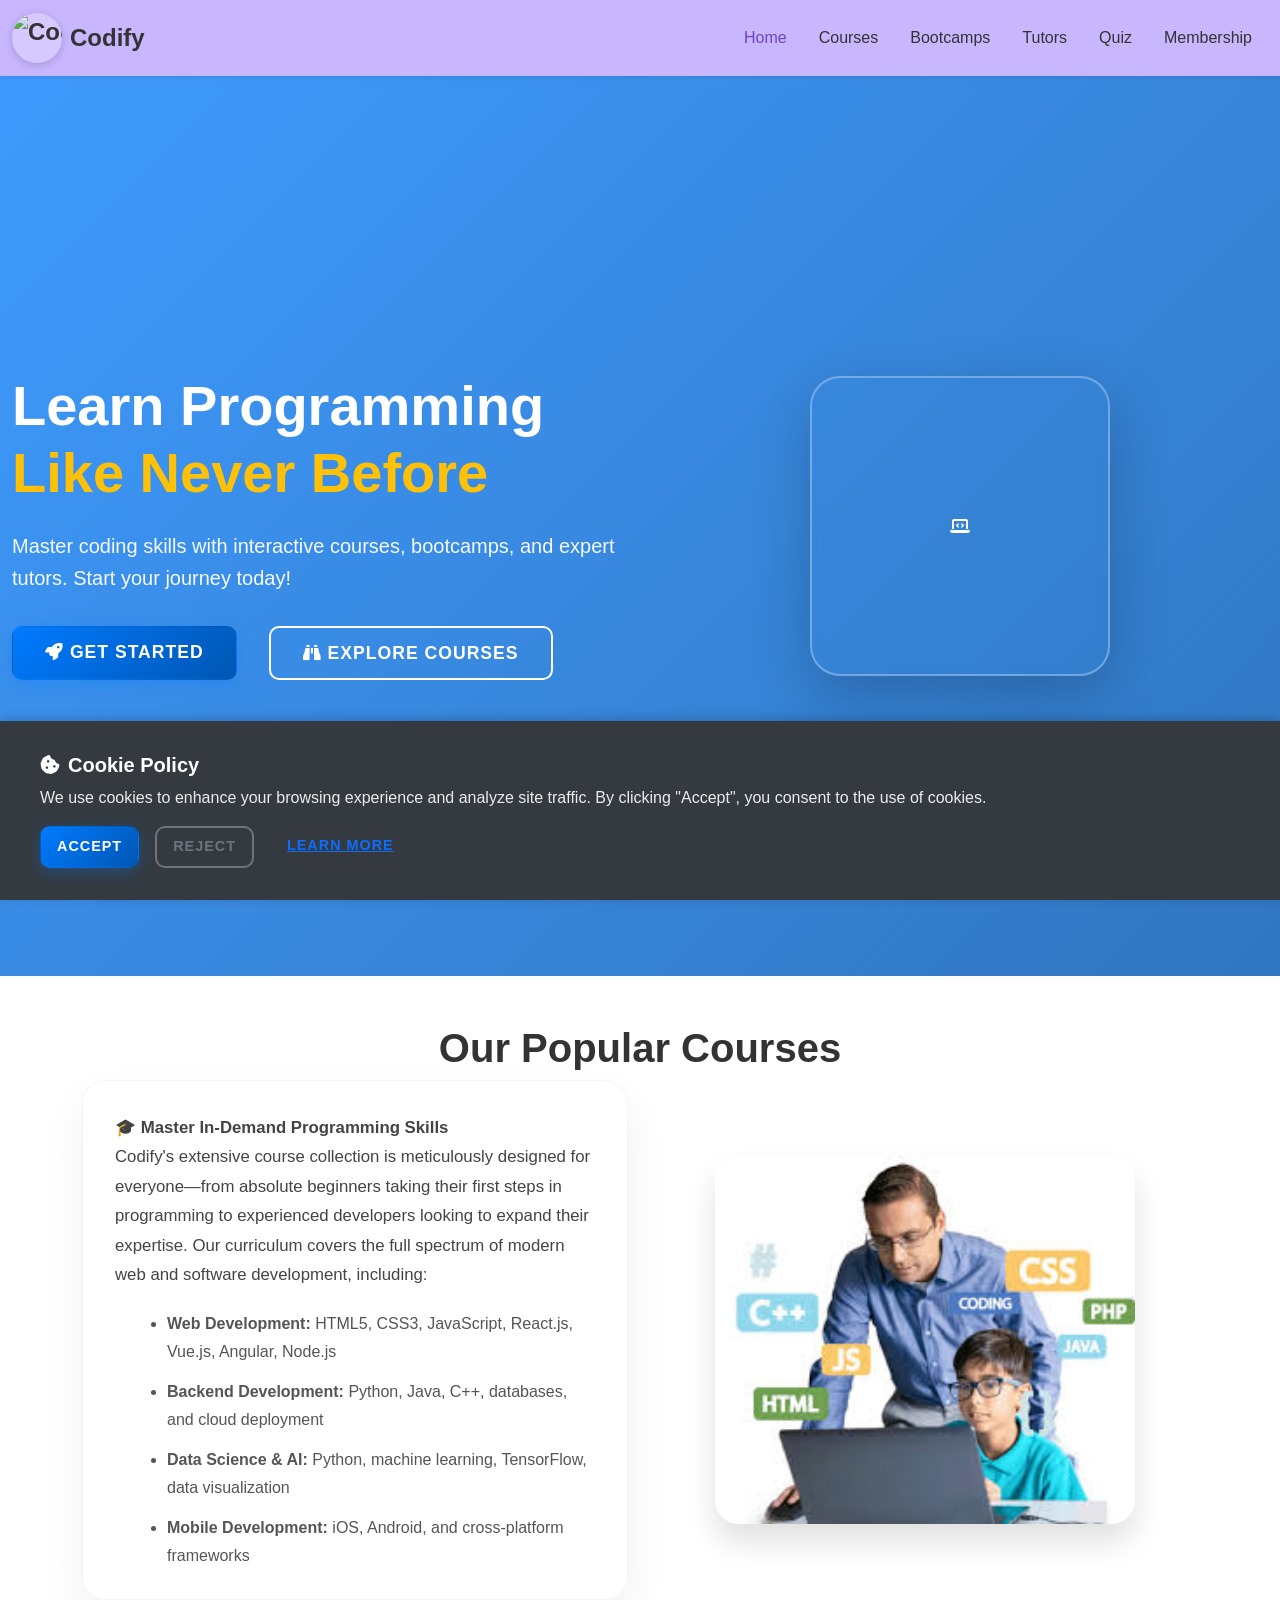
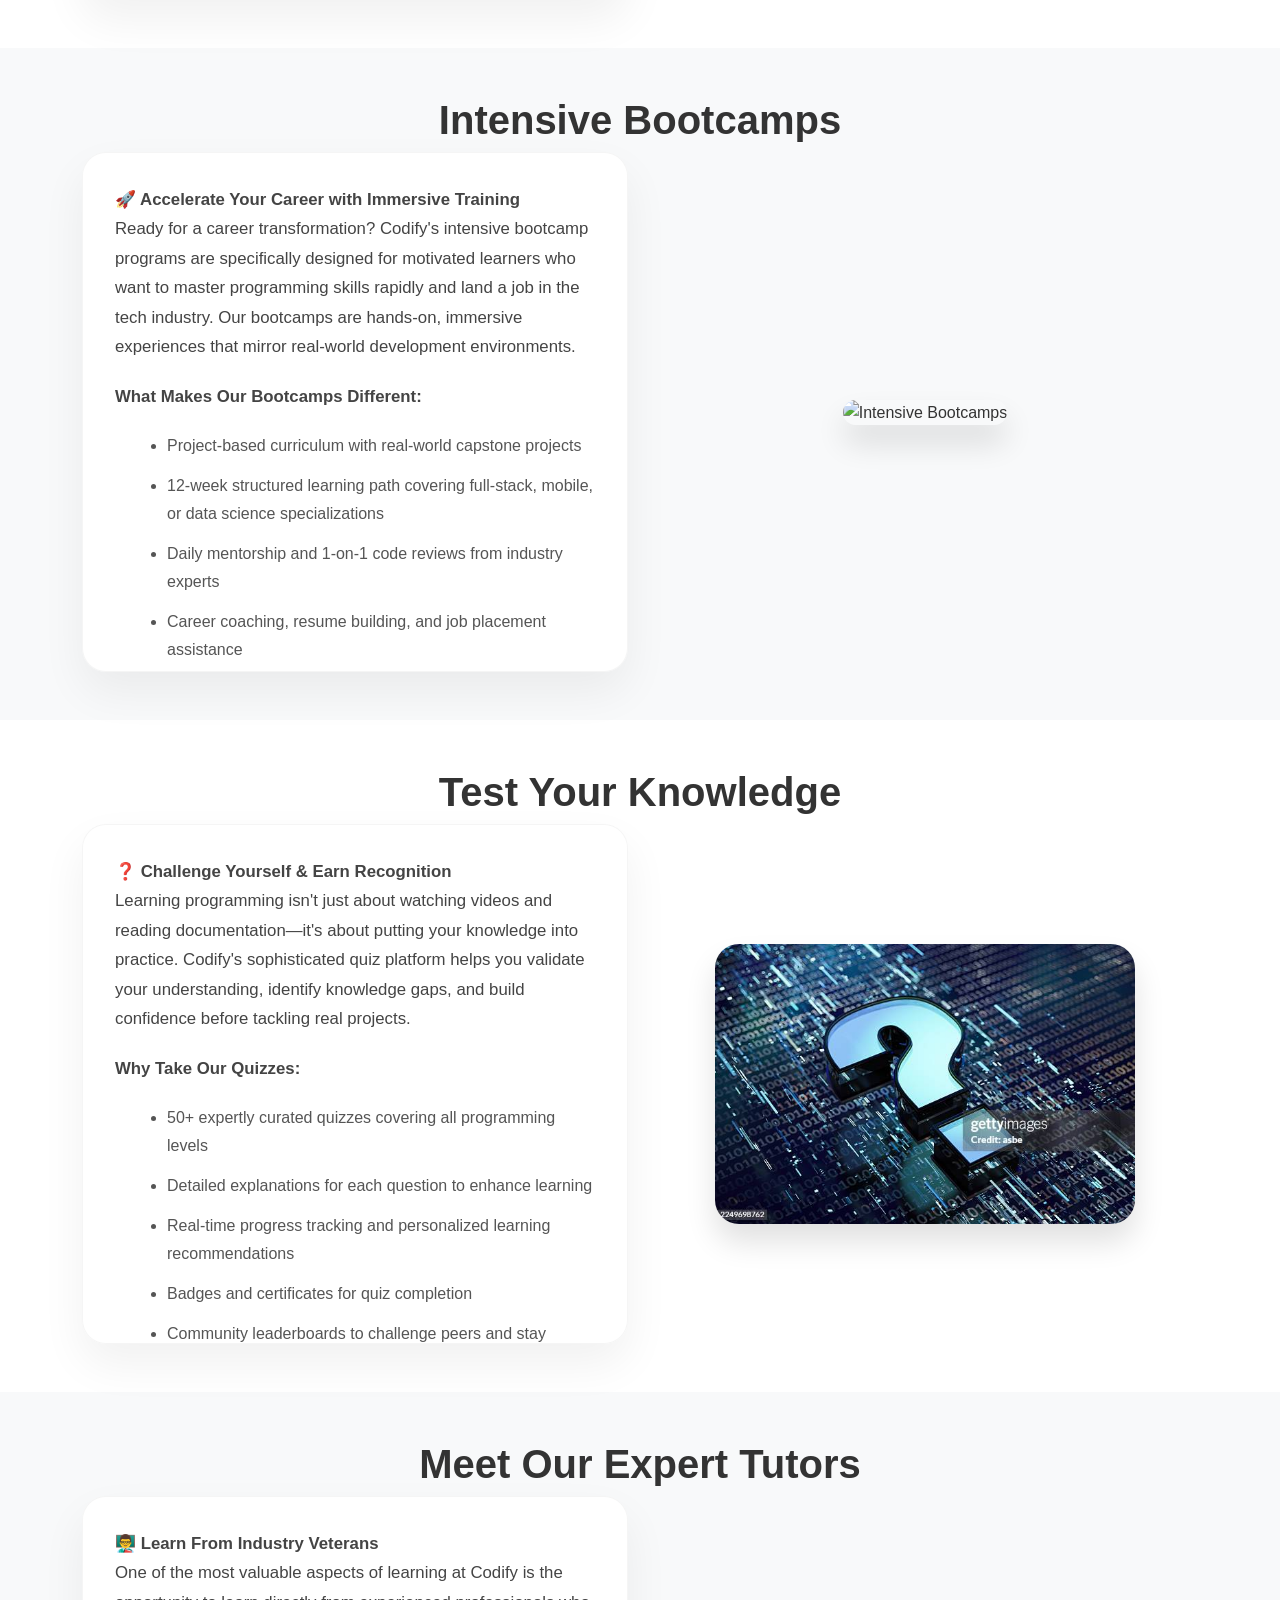
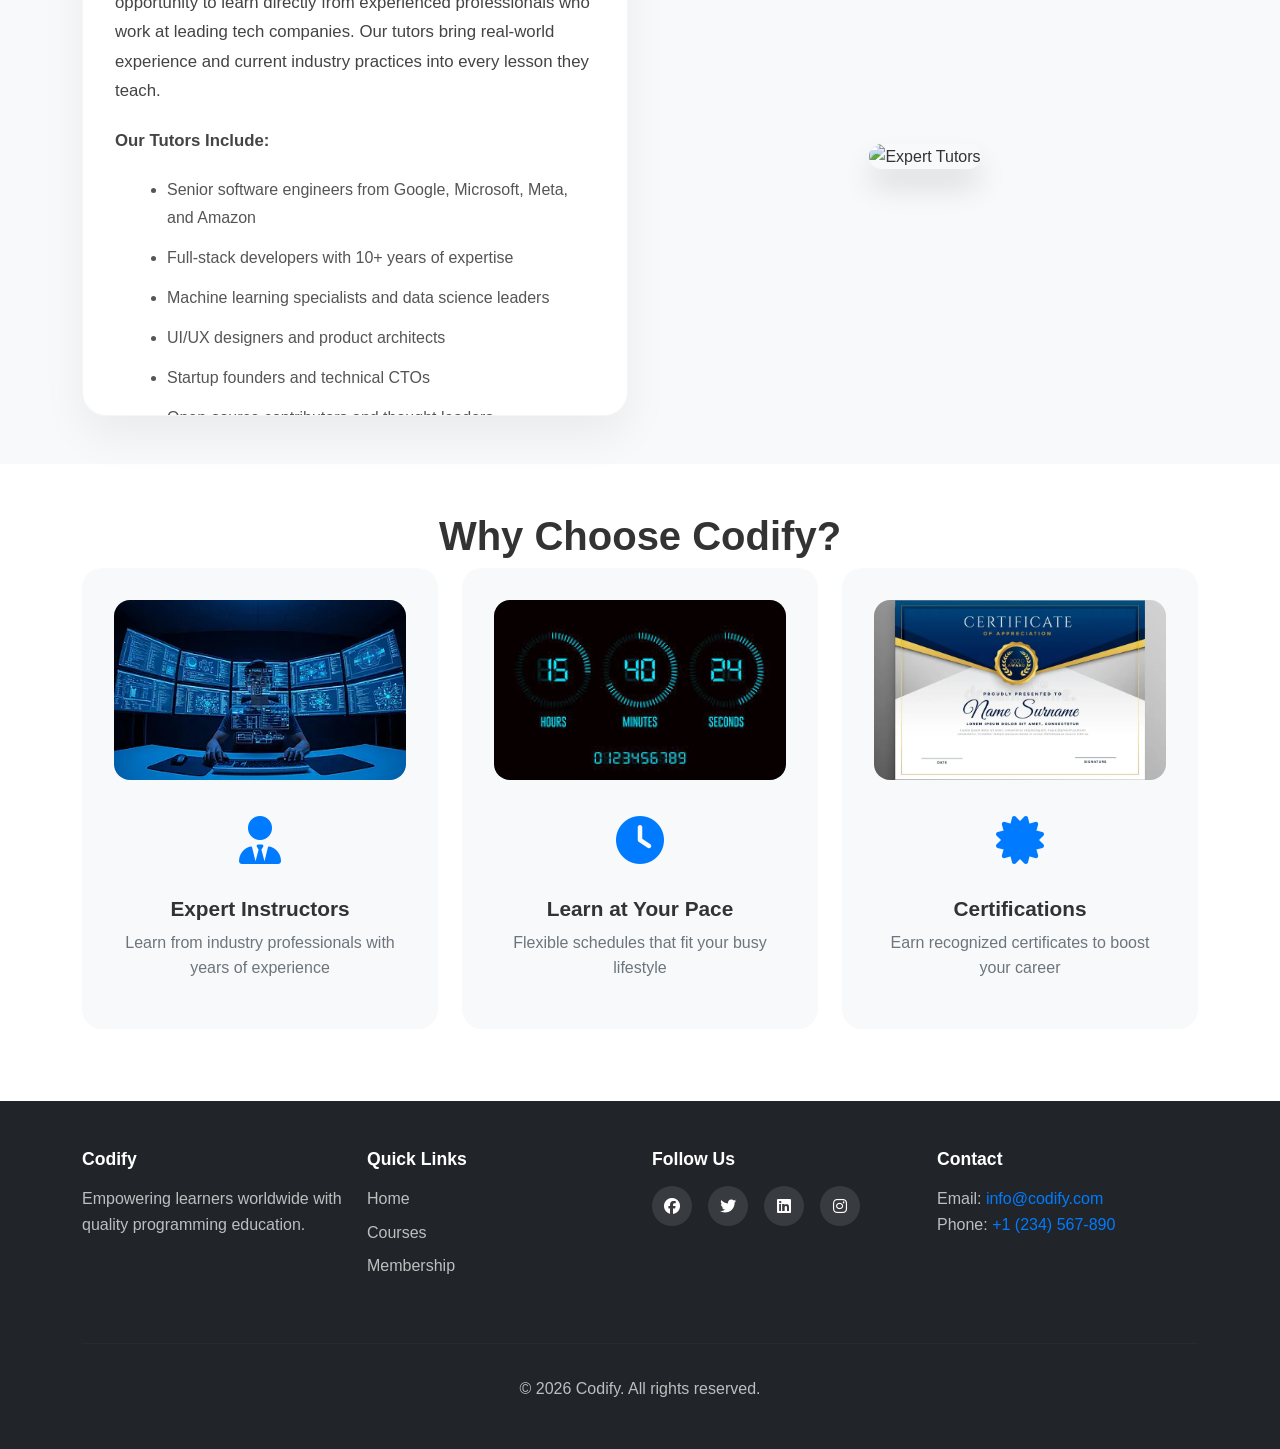
==== index.html @ 7dc78562 "further modified homepage with cookies acceptance option added." ====
<!DOCTYPE html>
<html lang="en">
<head>
    <meta charset="UTF-8">
    <meta name="viewport" content="width=device-width, initial-scale=1.0">
    <meta http-equiv="X-UA-Compatible" content="ie=edge">
    <link rel="icon" href="faviconio-logo/logo.png" type="image/png">
    <title>Codify - Learn Programming Like Never Before</title>
    
    <!-- Bootstrap CSS -->
    <link href="https://cdn.jsdelivr.net/npm/bootstrap@5.3.0/dist/css/bootstrap.min.css" rel="stylesheet">
    
    <!-- Font Awesome -->
    <link rel="stylesheet" href="https://cdnjs.cloudflare.com/ajax/libs/font-awesome/6.4.0/css/all.min.css">
    
    <!-- Custom CSS -->
    <link rel="stylesheet" href="css/mainstyle.css">
</head>
<body>
    <!-- Cookie Consent Popup -->
    <div id="cookieConsent" class="cookie-consent">
        <div class="cookie-content">
            <h5 class="cookie-title">
                <i class="fas fa-cookie-bite"></i> Cookie Policy
            </h5>
            <p class="cookie-text">We use cookies to enhance your browsing experience and analyze site traffic. By clicking "Accept", you consent to the use of cookies.</p>
            <div class="cookie-buttons">
                <button id="acceptCookies" class="btn btn-primary btn-sm">Accept</button>
                <button id="rejectCookies" class="btn btn-outline-secondary btn-sm">Reject</button>
                <a href="#" class="btn btn-link btn-sm">Learn More</a>
            </div>
        </div>
    </div>

    <!-- Cookie Reject Warning Popup -->
    <div id="cookieWarning" class="cookie-consent cookie-warning">
        <div class="cookie-content">
            <h5 class="cookie-title">
                <i class="fas fa-exclamation-triangle"></i> Please Consider Accepting Cookies
            </h5>
            <p class="cookie-text">Cookies help us deliver a better experience, personalize content, and keep the site running smoothly. Please accept cookies for the best browsing experience.</p>
            <div class="cookie-buttons">
                <button id="acceptAnyway" class="btn btn-primary btn-sm">Accept Anyway</button>
                <button id="dismissWarning" class="btn btn-outline-light btn-sm">No Thanks</button>
            </div>
        </div>
    </div>

    <!-- Navigation Bar -->
    <nav class="navbar navbar-expand-lg navbar-dark bg-dark sticky-top">
        <div class="container-fluid">
            <a class="navbar-brand" href="index.html" id="navbarBrand">
                <img src="faviconio-logo/logo.png" alt="Codify Logo" class="navbar-logo">
                <strong>Codify</strong>
            </a>
            <button class="navbar-toggler" type="button" data-bs-toggle="collapse" data-bs-target="#navbarNav" 
                    aria-controls="navbarNav" aria-expanded="false" aria-label="Toggle navigation" id="navbarToggle">
                <span class="navbar-toggler-icon"></span>
            </button>
            <div class="collapse navbar-collapse" id="navbarNav">
                <ul class="navbar-nav ms-auto" id="navbarMenu">
                    <li class="nav-item">
                        <a class="nav-link active" aria-current="page" href="index.html">Home</a>
                    </li>
                    <li class="nav-item">
                        <a class="nav-link" href="courses.html">Courses</a>
                    </li>
                    <li class="nav-item">
                        <a class="nav-link" href="bootcamps.html">Bootcamps</a>
                    </li>
                    <li class="nav-item">
                        <a class="nav-link" href="tutors.html">Tutors</a>
                    </li>
                    <li class="nav-item">
                        <a class="nav-link" href="quiz.html">Quiz</a>
                    </li>
                    <li class="nav-item">
                        <a class="nav-link" href="membership.html" id="membershipLink">Membership</a>
                    </li>
                </ul>
            </div>
        </div>
    </nav>

    <!-- Hero Section -->
    <section id="heroSection" class="hero-section">
        <div class="container-fluid hero-container">
            <div class="row align-items-center min-vh-100">
                <div class="col-lg-6 hero-content" id="heroContent">
                    <h1 class="hero-title" id="heroTitle">
                        Learn Programming <span class="text-primary">Like Never Before</span>
                    </h1>
                    <p class="hero-subtitle" id="heroSubtitle">
                        Master coding skills with interactive courses, bootcamps, and expert tutors. Start your journey today!
                    </p>
                    <div class="hero-buttons" id="heroButtons">
                        <a href="membership.html" class="btn btn-primary btn-lg me-3" id="ctaButton">
                            <i class="fas fa-rocket"></i> Get Started
                        </a>
                        <a href="#courses" class="btn btn-outline-light btn-lg" id="exploreButton">
                            <i class="fas fa-binoculars"></i> Explore Courses
                        </a>
                    </div>
                </div>
                <div class="col-lg-6 hero-image" id="heroImage">
                    <div class="floating-card" id="floatingCard">
                        <i class="fas fa-laptop-code"></i>
                    </div>
                </div>
            </div>
        </div>
    </section>

    <!-- Courses Section -->
    <section id="courses" class="courses-section py-5">
        <div class="container">
            <h2 class="section-title" id="coursesTitle">Our Popular Courses</h2>
            <div class="row align-items-center">
                <div class="col-lg-6">
                    <div class="section-text-panel">
                        <p class="section-description">
                            <strong>🎓 Master In-Demand Programming Skills</strong><br>
                            Codify's extensive course collection is meticulously designed for everyone—from absolute beginners taking their first steps in programming to experienced developers looking to expand their expertise. Our curriculum covers the full spectrum of modern web and software development, including:
                        </p>
                        <ul class="section-bullet-list">
                            <li><strong>Web Development:</strong> HTML5, CSS3, JavaScript, React.js, Vue.js, Angular, Node.js</li>
                            <li><strong>Backend Development:</strong> Python, Java, C++, databases, and cloud deployment</li>
                            <li><strong>Data Science & AI:</strong> Python, machine learning, TensorFlow, data visualization</li>
                            <li><strong>Mobile Development:</strong> iOS, Android, and cross-platform frameworks</li>
                        </ul>
                        <p class="section-description">
                            Each course combines video lectures, interactive coding exercises, real-world projects, and peer collaboration. Learn at your own pace with lifetime access to course materials, and receive recognized certificates upon completion to showcase your achievements to employers. Our instructors are active industry professionals who bring current best practices and techniques directly into the classroom.
                        </p>
                        <div class="text-center">
                            <a href="courses.html" class="btn btn-primary btn-lg btn-cta">
                                <i class="fas fa-graduation-cap"></i> Browse Courses
                            </a>
                        </div>
                    </div>
                </div>
                <div class="col-lg-6 text-center">
                    <img src="images/bg_image_courses.jpg" alt="Popular Courses" class="section-side-image">
                </div>
            </div>
        </div>
    </section>

    <!-- Bootcamps Section -->
    <section id="bootcamps" class="bootcamps-section py-5 bg-light">
        <div class="container">
            <h2 class="section-title" id="bootcampsTitle">Intensive Bootcamps</h2>
            <div class="row align-items-center">
                <div class="col-lg-6">
                    <div class="section-text-panel">
                        <p class="section-description">
                            <strong>🚀 Accelerate Your Career with Immersive Training</strong><br>
                            Ready for a career transformation? Codify's intensive bootcamp programs are specifically designed for motivated learners who want to master programming skills rapidly and land a job in the tech industry. Our bootcamps are hands-on, immersive experiences that mirror real-world development environments.
                        </p>
                        <p class="section-description">
                            <strong>What Makes Our Bootcamps Different:</strong>
                        </p>
                        <ul class="section-bullet-list">
                            <li>Project-based curriculum with real-world capstone projects</li>
                            <li>12-week structured learning path covering full-stack, mobile, or data science specializations</li>
                            <li>Daily mentorship and 1-on-1 code reviews from industry experts</li>
                            <li>Career coaching, resume building, and job placement assistance</li>
                            <li>Networking opportunities with hiring partners and tech companies</li>
                            <li>Collaborative learning environment with peer programming sessions</li>
                        </ul>
                        <p class="section-description">
                            Our bootcamp graduates report an average salary increase of 60% within 6 months, with most securing tech jobs within 3 months of completion. Join our community of successful graduates who have transformed their careers!
                        </p>
                        <div class="text-center">
                            <a href="bootcamps.html" class="btn btn-primary btn-lg btn-cta">
                                <i class="fas fa-rocket"></i> Explore Bootcamps
                            </a>
                        </div>
                    </div>
                </div>
                <div class="col-lg-6 text-center">
                    <img src="images/bg_image_bootcamps.jpg" alt="Intensive Bootcamps" class="section-side-image">
                </div>
            </div>
        </div>
    </section>

    <!-- Quiz Section -->
    <section id="quiz" class="quiz-section py-5">
        <div class="container">
            <h2 class="section-title" id="quizTitle">Test Your Knowledge</h2>
            <div class="row align-items-center">
                <div class="col-lg-6">
                    <div class="section-text-panel">
                        <p class="section-description">
                            <strong>❓ Challenge Yourself & Earn Recognition</strong><br>
                            Learning programming isn't just about watching videos and reading documentation—it's about putting your knowledge into practice. Codify's sophisticated quiz platform helps you validate your understanding, identify knowledge gaps, and build confidence before tackling real projects.
                        </p>
                        <p class="section-description">
                            <strong>Why Take Our Quizzes:</strong>
                        </p>
                        <ul class="section-bullet-list">
                            <li>50+ expertly curated quizzes covering all programming levels</li>
                            <li>Detailed explanations for each question to enhance learning</li>
                            <li>Real-time progress tracking and personalized learning recommendations</li>
                            <li>Badges and certificates for quiz completion</li>
                            <li>Community leaderboards to challenge peers and stay motivated</li>
                            <li>Prepare for technical interviews with job-readiness quizzes</li>
                        </ul>
                        <p class="section-description">
                            Whether you're consolidating knowledge after a course, preparing for job interviews, or simply challenging yourself, our quizzes provide immediate feedback and insights. Earn certificates to showcase your expertise to potential employers!
                        </p>
                        <div class="text-center">
                            <a href="quiz.html" class="btn btn-primary btn-lg btn-cta">
                                <i class="fas fa-question-circle"></i> Start Quizzes
                            </a>
                        </div>
                    </div>
                </div>
                <div class="col-lg-6 text-center">
                    <img src="images/bg_image_quiz.jpg" alt="Test Your Knowledge" class="section-side-image">
                </div>
            </div>
        </div>
    </section>

    <!-- Tutors Section -->
    <section id="tutors" class="tutors-section py-5 bg-light">
        <div class="container">
            <h2 class="section-title" id="tutorsTitle">Meet Our Expert Tutors</h2>
            <div class="row align-items-center">
                <div class="col-lg-6">
                    <div class="section-text-panel">
                        <p class="section-description">
                            <strong>👨‍🏫 Learn From Industry Veterans</strong><br>
                            One of the most valuable aspects of learning at Codify is the opportunity to learn directly from experienced professionals who work at leading tech companies. Our tutors bring real-world experience and current industry practices into every lesson they teach.
                        </p>
                        <p class="section-description">
                            <strong>Our Tutors Include:</strong>
                        </p>
                        <ul class="section-bullet-list">
                            <li>Senior software engineers from Google, Microsoft, Meta, and Amazon</li>
                            <li>Full-stack developers with 10+ years of expertise</li>
                            <li>Machine learning specialists and data science leaders</li>
                            <li>UI/UX designers and product architects</li>
                            <li>Startup founders and technical CTOs</li>
                            <li>Open-source contributors and thought leaders</li>
                        </ul>
                        <p class="section-description">
                            Our tutors don't just teach concepts—they share their personal journey, insights into the tech industry, salary negotiations, career advancement strategies, and how to stand out in competitive job markets. Book 1-on-1 sessions for personalized guidance, code reviews, mock interviews, and mentorship.
                        </p>
                        <p class="section-description">
                            With flexible scheduling and multiple specialization tracks, you'll find the perfect mentor to guide your programming journey and accelerate your career growth.
                        </p>
                        <div class="text-center">
                            <a href="tutors.html" class="btn btn-primary btn-lg btn-cta">
                                <i class="fas fa-user-tie"></i> Meet All Tutors
                            </a>
                        </div>
                    </div>
                </div>
                <div class="col-lg-6 text-center">
                    <img src="images/bg_image_tutor.jpg" alt="Expert Tutors" class="section-side-image">
                </div>
            </div>
        </div>
    </section>

    <!-- Features Section -->
    <section class="features-section py-5">
        <div class="container">
            <h2 class="section-title" id="featuresTitle">Why Choose Codify?</h2>
            <div class="row" id="featuresList">
                <div class="col-md-4 mb-4">
                    <div class="feature-card" id="feature-1">
                        <img src="images/bg_image_expert_instructors.webp" alt="Expert Instructors" class="feature-image">
                        <div class="feature-icon">
                            <i class="fas fa-user-tie"></i>
                        </div>
                        <h4 class="feature-heading">Expert Instructors</h4>
                        <p class="feature-text">Learn from industry professionals with years of experience</p>
                    </div>
                </div>
                <div class="col-md-4 mb-4">
                    <div class="feature-card" id="feature-2">
                        <img src="images/bg_image_timing.jpg" alt="Learn at Your Pace" class="feature-image">
                        <div class="feature-icon">
                            <i class="fas fa-clock"></i>
                        </div>
                        <h4 class="feature-heading">Learn at Your Pace</h4>
                        <p class="feature-text">Flexible schedules that fit your busy lifestyle</p>
                    </div>
                </div>
                <div class="col-md-4 mb-4">
                    <div class="feature-card" id="feature-3">
                        <img src="images/bg_image_certification.webp" alt="Certifications" class="feature-image">
                        <div class="feature-icon">
                            <i class="fas fa-certificate"></i>
                        </div>
                        <h4 class="feature-heading">Certifications</h4>
                        <p class="feature-text">Earn recognized certificates to boost your career</p>
                    </div>
                </div>
            </div>
        </div>
    </section>

    <!-- Footer -->
    <footer class="footer-section bg-dark text-white py-5" id="footerSection">
        <div class="container">
            <div class="row">
                <div class="col-md-3 mb-4" id="footerCol-1">
                    <h5 class="footer-heading">Codify</h5>
                    <p class="footer-text">Empowering learners worldwide with quality programming education.</p>
                </div>
                <div class="col-md-3 mb-4" id="footerCol-2">
                    <h5 class="footer-heading">Quick Links</h5>
                    <ul class="footer-links" id="footerLinks">
                        <li><a href="index.html">Home</a></li>
                        <li><a href="#courses">Courses</a></li>
                        <li><a href="membership.html">Membership</a></li>
                    </ul>
                </div>
                <div class="col-md-3 mb-4" id="footerCol-3">
                    <h5 class="footer-heading">Follow Us</h5>
                    <div class="social-links" id="socialLinks">
                        <a href="#" class="social-icon"><i class="fab fa-facebook"></i></a>
                        <a href="#" class="social-icon"><i class="fab fa-twitter"></i></a>
                        <a href="#" class="social-icon"><i class="fab fa-linkedin"></i></a>
                        <a href="#" class="social-icon"><i class="fab fa-instagram"></i></a>
                    </div>
                </div>
                <div class="col-md-3 mb-4" id="footerCol-4">
                    <h5 class="footer-heading">Contact</h5>
                    <p class="footer-text">
                        Email: <a href="mailto:info@codify.com">info@codify.com</a><br>
                        Phone: <a href="tel:+1234567890">+1 (234) 567-890</a>
                    </p>
                </div>
            </div>
            <hr class="footer-divider">
            <div class="row">
                <div class="col-12 text-center">
                    <p class="footer-copyright">&copy; 2026 Codify. All rights reserved.</p>
                </div>
            </div>
        </div>
    </footer>

    <!-- Bootstrap JS Bundle -->
    <script src="https://cdn.jsdelivr.net/npm/bootstrap@5.3.0/dist/js/bootstrap.bundle.min.js"></script>
    
    <!-- jQuery -->
    <script src="https://code.jquery.com/jquery-3.6.0.min.js"></script>
    
    <!-- Custom JS -->
    <script src="js/index.js"></script>
</body>
</html>
---- css/mainstyle.css ----
/* ===== Root Colors and Variables ===== */
:root {
    --primary-color: #007bff;
    --secondary-color: #6c757d;
    --success-color: #28a745;
    --danger-color: #dc3545;
    --warning-color: #ffc107;
    --info-color: #17a2b8;
    --light-color: #f8f9fa;
    --dark-color: #343a40;
    --white-color: #ffffff;
    --text-color: #333333;
    --border-color: #dee2e6;
    --shadow: 0 0.125rem 0.25rem rgba(0, 0, 0, 0.075);
    --shadow-lg: 0 1rem 3rem rgba(0, 0, 0, 0.175);
}

/* ===== General Styles ===== */
* {
    margin: 0;
    padding: 0;
    box-sizing: border-box;
}

html {
    scroll-behavior: smooth;
}

body {
    font-family: 'Segoe UI', Tahoma, Geneva, Verdana, sans-serif;
    color: var(--text-color);
    background-color: #f5f5f5;
    line-height: 1.6;
}

/* ===== Typography ===== */
h1, h2, h3, h4, h5, h6 {
    font-weight: 700;
    margin-bottom: 1rem;
}

p {
    margin-bottom: 1rem;
}

a {
    text-decoration: none;
    color: var(--primary-color);
    transition: color 0.3s ease;
}

a:hover {
    color: #0056b3;
    text-decoration: underline;
}

/* ===== Navbar Styles ===== */
.navbar {
    background-color: #c8b6ff !important;
    box-shadow: var(--shadow);
    transition: all 0.3s ease;
}

.navbar-brand {
    font-size: 1.5rem;
    font-weight: 700;
    color: #333 !important;
    display: flex;
    align-items: center;
    gap: 0.5rem;
}

.navbar-brand i {
    color: #007bff;
    margin-right: 0.5rem;
}

.navbar-logo {
    width: 50px;
    height: 50px;
    border-radius: 50%;
    object-fit: cover;
    padding: 0;
    background-color: rgba(255, 255, 255, 0.25);
    box-shadow: 0 2px 8px rgba(0, 0, 0, 0.18);
    transition: all 0.3s ease;
}

.navbar-brand:hover .navbar-logo {
    box-shadow: 0 4px 14px rgba(0, 0, 0, 0.28);
    transform: scale(1.08);
    background-color: rgba(255, 255, 255, 0.35);
}

.nav-link {
    font-weight: 500;
    margin: 0 0.5rem;
    transition: color 0.3s ease;
    color: #333 !important;
}

.nav-link:hover,
.nav-link.active {
    color: #6f42c1 !important;
}

.navbar-toggler {
    border-color: #333 !important;
}

.navbar-toggler-icon {
    background-image: url("data:image/svg+xml,%3csvg xmlns='http://www.w3.org/2000/svg' viewBox='0 0 30 30'%3e%3cpath stroke='%23333' stroke-linecap='round' stroke-miterlimit='10' stroke-width='2' d='M4 7h22M4 15h22M4 23h22'/%3e%3c/svg%3e") !important;
}

/* ===== Hero Section ===== */
.hero-section {
    background: linear-gradient(135deg, rgba(0, 123, 255, 0.75), rgba(0, 86, 179, 0.8)), url('../images/bg_image_homepage_herosection.jpg') center/cover no-repeat;
    background-blend-mode: overlay;
    color: white;
    position: relative;
    overflow: hidden;
}

.hero-container {
    position: relative;
    z-index: 1;
}

.hero-content {
    animation: slideInLeft 0.8s ease-out;
}

.hero-title {
    font-size: 3.5rem;
    font-weight: 700;
    margin-bottom: 1.5rem;
    line-height: 1.2;
}

.hero-title .text-primary {
    color: #ffc107 !important;
}

.hero-subtitle {
    font-size: 1.25rem;
    margin-bottom: 2rem;
    opacity: 0.95;
}

.hero-buttons {
    display: flex;
    gap: 1rem;
    flex-wrap: wrap;
}

.hero-buttons .btn {
    font-weight: 600;
    padding: 0.75rem 2rem;
}

.hero-image {
    position: relative;
    display: flex;
    align-items: center;
    justify-content: center;
    animation: slideInRight 0.8s ease-out;
}

.floating-card {
    background: url('../images/bg_image_herosection.webp') center/cover no-repeat;
    border: 2px solid rgba(255, 255, 255, 0.3);
    border-radius: 30px;
    width: 300px;
    height: 300px;
    display: flex;
    align-items: center;
    justify-content: center;
    color: white;
    animation: float 3s ease-in-out infinite;
    box-shadow: 0 20px 60px rgba(0, 0, 0, 0.2);
    backdrop-filter: blur(5px);
}

@keyframes slideInLeft {
    from {
        opacity: 0;
        transform: translateX(-50px);
    }
    to {
        opacity: 1;
        transform: translateX(0);
    }
}

@keyframes slideInRight {
    from {
        opacity: 0;
        transform: translateX(50px);
    }
    to {
        opacity: 1;
        transform: translateX(0);
    }
}

@keyframes float {
    0%, 100% {
        transform: translateY(0px);
    }
    50% {
        transform: translateY(-20px);
    }
}

.section-text-panel {
    background: rgba(255, 255, 255, 0.94);
    border-radius: 24px;
    padding: 2rem;
    box-shadow: 0 20px 45px rgba(0, 0, 0, 0.06);
    border: 1px solid rgba(0, 0, 0, 0.04);
    max-width: 700px;
    margin: 0 auto;
    max-height: 520px;
    overflow-y: auto;
}

.section-text-panel::-webkit-scrollbar {
    width: 8px;
}

.section-text-panel::-webkit-scrollbar-thumb {
    background: rgba(0, 123, 255, 0.4);
    border-radius: 999px;
}

.section-text-panel::-webkit-scrollbar-track {
    background: rgba(255, 255, 255, 0.85);
}

.section-description {
    font-size: 1.05rem;
    line-height: 1.75;
    color: #444;
    margin-bottom: 1.3rem;
}

.section-side-image {
    width: 100%;
    max-width: 420px;
    height: auto;
    border-radius: 24px;
    box-shadow: 0 18px 30px rgba(0, 0, 0, 0.12);
    transition: transform 0.4s ease;
    object-fit: contain;
}

.section-side-image:hover {
    transform: translateY(-6px);
}

.section-bullet-list {
    font-size: 1rem;
    line-height: 1.75;
    color: #555;
    margin-bottom: 1.5rem;
    margin-left: 1.25rem;
}

.section-bullet-list li {
    margin-bottom: 0.75rem;
}

.btn-cta {
    padding: 0.8rem 2.5rem;
    font-weight: 600;
}

@media (max-width: 991.98px) {
    .section-text-panel {
        padding: 1.75rem;
    }

    .section-side-image {
        max-width: 100%;
        margin-top: 1.75rem;
    }
}

@media (max-width: 767.98px) {
    .section-text-panel {
        padding: 1.5rem;
    }

    .section-title {
        font-size: 2rem;
    }

    .feature-card {
        padding: 1.5rem;
    }
}

/* ===== Courses Section ===== */
.courses-section {
    background-color: white;
}

.bootcamps-section {
    background-color: var(--light-color);
}

.quiz-section {
    background-color: white;
}

.tutors-section {
    background-color: var(--light-color);
}

.section-title {
    font-size: 2.5rem;
    text-align: center;
    margin-bottom: 0.5rem;
    color: var(--text-color);
}

.section-subtitle {
    text-align: center;
    color: var(--secondary-color);
    margin-bottom: 3rem;
}

.course-card,
.bootcamp-card,
.quiz-card,
.tutor-card {
    background-color: white;
    border-radius: 10px;
    box-shadow: var(--shadow);
    transition: transform 0.3s ease, box-shadow 0.3s ease;
    margin-bottom: 2rem;
    overflow: hidden;
}

.course-card:hover,
.bootcamp-card:hover,
.quiz-card:hover,
.tutor-card:hover {
    transform: translateY(-10px);
    box-shadow: var(--shadow-lg);
}

.card-icon {
    font-size: 3rem;
    margin-bottom: 1rem;
}

.card-header {
    background-color: var(--primary-color);
    color: white;
    padding: 1.5rem;
    border-radius: 10px 10px 0 0;
}

.card-body {
    padding: 1.5rem;
}

.card-title {
    font-size: 1.3rem;
    margin-bottom: 0.5rem;
}

.card-text {
    color: var(--secondary-color);
    margin-bottom: 1rem;
}

.card-footer {
    background-color: var(--light-color);
    padding: 1rem 1.5rem;
    border-top: 1px solid var(--border-color);
    display: flex;
    justify-content: space-between;
    align-items: center;
}

.btn-enroll {
    background-color: var(--primary-color);
    color: white;
    border: none;
    padding: 0.5rem 1.5rem;
    border-radius: 5px;
    cursor: pointer;
    font-weight: 600;
    transition: background-color 0.3s ease;
}

.btn-enroll:hover {
    background-color: #0056b3;
    color: white;
    text-decoration: none;
}

/* ===== Features Section ===== */
.features-section {
    background-color: white;
    padding: 5rem 0;
}

.feature-card {
    background-color: var(--light-color);
    padding: 2rem;
    border-radius: 20px;
    text-align: center;
    transition: transform 0.3s ease, box-shadow 0.3s ease;
    border: none;
    overflow: hidden;
}

.feature-card:hover {
    transform: translateY(-5px);
    box-shadow: var(--shadow-lg);
}

.feature-image {
    width: 100%;
    height: 180px;
    object-fit: cover;
    border-radius: 16px;
    margin-bottom: 1.5rem;
}

.feature-icon {
    font-size: 3rem;
    color: var(--primary-color);
    margin-bottom: 1rem;
}

.feature-heading {
    font-size: 1.3rem;
    margin-bottom: 0.5rem;
    color: var(--text-color);
}

.feature-text {
    color: var(--secondary-color);
}

/* ===== Footer ===== */
.footer-section {
    background-color: var(--dark-color);
    color: var(--white-color);
}

.footer-heading {
    font-size: 1.1rem;
    margin-bottom: 1rem;
    color: var(--white-color);
}

.footer-text {
    color: rgba(255, 255, 255, 0.7);
    margin-bottom: 0.5rem;
}

.footer-links {
    list-style: none;
    margin: 0;
    padding: 0;
}

.footer-links li {
    margin-bottom: 0.5rem;
}

.footer-links a {
    color: rgba(255, 255, 255, 0.7);
    transition: color 0.3s ease;
}

.footer-links a:hover {
    color: var(--primary-color);
}

.social-links {
    display: flex;
    gap: 1rem;
}

.social-icon {
    display: inline-flex;
    align-items: center;
    justify-content: center;
    width: 40px;
    height: 40px;
    background-color: rgba(255, 255, 255, 0.1);
    border-radius: 50%;
    color: white;
    transition: all 0.3s ease;
}

.social-icon:hover {
    background-color: var(--primary-color);
    color: white;
    text-decoration: none;
}

.footer-divider {
    border-color: rgba(255, 255, 255, 0.1);
    margin: 2rem 0;
}

.footer-copyright {
    color: rgba(255, 255, 255, 0.7);
    margin: 0;
}

/* ===== Cookie Consent Popup ===== */
.cookie-consent {
    position: fixed;
    bottom: 0;
    left: 0;
    right: 0;
    background-color: var(--dark-color);
    color: white;
    padding: 2rem;
    z-index: 1000;
    box-shadow: 0 -2px 10px rgba(0, 0, 0, 0.2);
    animation: slideUp 0.5s ease-out;
    display: none;
}

.cookie-consent.show {
    display: block;
}

@keyframes slideUp {
    from {
        transform: translateY(100%);
    }
    to {
        transform: translateY(0);
    }
}

.cookie-content {
    max-width: 1200px;
    margin: 0 auto;
}

.cookie-title {
    margin: 0 0 0.5rem 0;
    display: flex;
    align-items: center;
    gap: 0.5rem;
}

.cookie-text {
    margin-bottom: 1rem;
    opacity: 0.9;
}

.cookie-buttons {
    display: flex;
    gap: 1rem;
    flex-wrap: wrap;
}

.cookie-buttons .btn {
    margin: 0;
}

.cookie-warning {
    background-color: rgba(255, 169, 0, 0.95);
    color: #1f1f1f;
}

.cookie-warning .cookie-title i {
    color: #1f1f1f;
}

.cookie-warning .cookie-text {
    opacity: 1;
}

.cookie-warning .btn-outline-light {
    color: #1f1f1f;
    border-color: rgba(31, 31, 31, 0.45);
}

.cookie-warning .btn-outline-light:hover {
    background-color: rgba(31, 31, 31, 0.08);
}

/* ===== Membership Section ===== */
.membership-section {
    background: linear-gradient(135deg, #f5f7fa 0%, #c3cfe2 100%);
    padding: 5rem 0;
    position: relative;
}

.membership-section::before {
    content: '';
    position: absolute;
    top: 0;
    left: 0;
    right: 0;
    bottom: 0;
    background: url('data:image/svg+xml,<svg xmlns="http://www.w3.org/2000/svg" viewBox="0 0 100 100"><circle cx="20" cy="20" r="2" fill="rgba(0,123,255,0.1)"/><circle cx="80" cy="80" r="2" fill="rgba(0,123,255,0.1)"/></svg>');
    pointer-events: none;
}

.membership-card {
    background-color: white;
    border: 2px solid var(--border-color);
    border-radius: 15px;
    padding: 2.5rem;
    text-align: center;
    transition: all 0.4s cubic-bezier(0.175, 0.885, 0.32, 1.275);
    position: relative;
    margin-bottom: 2rem;
    overflow: hidden;
    box-shadow: 0 5px 15px rgba(0, 0, 0, 0.08);
}

.membership-card::before {
    content: '';
    position: absolute;
    top: 0;
    left: -100%;
    width: 100%;
    height: 100%;
    background: linear-gradient(90deg, transparent, rgba(255, 255, 255, 0.3), transparent);
    transition: left 0.5s ease;
}

.membership-card:hover::before {
    left: 100%;
}

.membership-card.featured {
    border-color: var(--primary-color);
    box-shadow: 0 20px 40px rgba(0, 123, 255, 0.3);
    transform: scale(1.08);
    border-width: 3px;
    background: linear-gradient(135deg, #ffffff 0%, #f0f7ff 100%);
}

.membership-card.featured::after {
    content: "POPULAR";
    position: absolute;
    top: -12px;
    left: 50%;
    transform: translateX(-50%);
    background: linear-gradient(135deg, var(--primary-color), #0056b3);
    color: white;
    padding: 0.6rem 1.5rem;
    border-radius: 25px;
    font-weight: 700;
    font-size: 0.85rem;
    letter-spacing: 1px;
    box-shadow: 0 4px 10px rgba(0, 123, 255, 0.3);
}

.membership-card:hover {
    box-shadow: 0 15px 40px rgba(0, 0, 0, 0.15);
    transform: translateY(-15px);
    border-color: var(--primary-color);
}

.membership-card.featured:hover {
    transform: scale(1.08) translateY(-15px);
    box-shadow: 0 25px 50px rgba(0, 123, 255, 0.4);
}

.plan-name {
    font-size: 1.8rem;
    margin-bottom: 1rem;
    font-weight: 800;
    color: var(--dark-color);
    text-transform: uppercase;
    letter-spacing: 1px;
}

.plan-price {
    font-size: 3.5rem;
    font-weight: 900;
    background: linear-gradient(135deg, var(--primary-color), #0056b3);
    -webkit-background-clip: text;
    -webkit-text-fill-color: transparent;
    background-clip: text;
    margin-bottom: 0.3rem;
}

.plan-price-period {
    color: var(--secondary-color);
    margin-bottom: 2rem;
    font-size: 1.1rem;
    font-weight: 500;
}

.plan-features {
    list-style: none;
    margin-bottom: 2.5rem;
    text-align: left;
}

.plan-features li {
    padding: 1rem 0;
    padding-left: 2rem;
    border-bottom: 1px solid var(--border-color);
    color: var(--text-color);
    font-weight: 500;
    position: relative;
    transition: all 0.3s ease;
}

.plan-features li:last-child {
    border-bottom: none;
}

.plan-features li:hover {
    padding-left: 2.5rem;
    color: var(--primary-color);
}

.plan-features li::before {
    content: "✓";
    position: absolute;
    left: 0;
    color: var(--success-color);
    font-weight: 900;
    font-size: 1.3rem;
    line-height: 1;
}

/* ===== Form Styles ===== */
.page-header {
    background: linear-gradient(135deg, #007bff 0%, #0056b3 100%);
    position: relative;
    overflow: hidden;
    padding: 5rem 2rem !important;
}

.page-header::before {
    content: '';
    position: absolute;
    top: -50%;
    right: -10%;
    width: 500px;
    height: 500px;
    background: rgba(255, 255, 255, 0.1);
    border-radius: 50%;
    animation: float 6s ease-in-out infinite;
}

.page-header::after {
    content: '';
    position: absolute;
    bottom: -30%;
    left: -5%;
    width: 400px;
    height: 400px;
    background: rgba(255, 255, 255, 0.05);
    border-radius: 50%;
    animation: float 8s ease-in-out infinite reverse;
}

.page-header h1 {
    position: relative;
    z-index: 2;
    text-shadow: 0 2px 10px rgba(0, 0, 0, 0.2);
    margin-bottom: 0.5rem;
}

.page-header p {
    position: relative;
    z-index: 2;
    opacity: 0.95;
}

.form-section {
    padding: 5rem 0;
    background: linear-gradient(180deg, #f8f9fa 0%, #ffffff 100%);
}

.form-card {
    background-color: white;
    border-radius: 20px;
    padding: 3.5rem;
    box-shadow: 0 10px 50px rgba(0, 0, 0, 0.1);
    border: 1px solid rgba(0, 123, 255, 0.1);
    backdrop-filter: blur(10px);
    animation: slideInUp 0.6s ease-out;
}

.form-title {
    font-size: 2.5rem;
    margin-bottom: 0.5rem;
    color: var(--dark-color);
    font-weight: 800;
    background: linear-gradient(135deg, var(--primary-color), #0056b3);
    -webkit-background-clip: text;
    -webkit-text-fill-color: transparent;
    background-clip: text;
}

.form-subtitle {
    color: var(--secondary-color);
    margin-bottom: 2.5rem;
    font-size: 1.1rem;
}

.form-label {
    font-weight: 700;
    color: var(--dark-color);
    margin-bottom: 0.8rem;
    font-size: 1rem;
    text-transform: capitalize;
}

.required {
    color: var(--danger-color);
    margin-left: 0.3rem;
}

.form-input {
    border: 2px solid var(--border-color);
    border-radius: 10px;
    padding: 1rem;
    font-size: 1rem;
    transition: all 0.3s ease;
    background-color: #f8f9fa;
    font-weight: 500;
}

.form-input:focus {
    border-color: var(--primary-color);
    background-color: white;
    box-shadow: 0 0 0 0.3rem rgba(0, 123, 255, 0.15);
    transform: translateY(-2px);
}

.form-input::placeholder {
    color: #adb5bd;
}

.form-input.is-invalid {
    border-color: var(--danger-color);
    background-color: #fff5f5;
}

.form-input.is-invalid:focus {
    border-color: var(--danger-color);
    box-shadow: 0 0 0 0.3rem rgba(220, 53, 69, 0.15);
}

.form-input.is-valid {
    border-color: var(--success-color);
}

.form-input.is-valid:focus {
    box-shadow: 0 0 0 0.3rem rgba(40, 167, 69, 0.15);
}

.invalid-feedback {
    color: var(--danger-color);
    font-size: 0.9rem;
    margin-top: 0.5rem;
    display: none;
    font-weight: 600;
    animation: shake 0.5s ease;
}

@keyframes shake {
    0%, 100% { transform: translateX(0); }
    25% { transform: translateX(-5px); }
    75% { transform: translateX(5px); }
}

.form-input.is-invalid ~ .invalid-feedback {
    display: block;
}

.form-check-input {
    border: 2px solid var(--border-color);
    cursor: pointer;
    width: 1.3rem;
    height: 1.3rem;
    transition: all 0.3s ease;
}

.form-check-input:hover {
    border-color: var(--primary-color);
}

.form-check-input:checked {
    background-color: var(--primary-color);
    border-color: var(--primary-color);
    box-shadow: none;
}

.form-check-label {
    cursor: pointer;
    margin-left: 0.8rem;
    margin-bottom: 0;
    font-weight: 500;
}

.form-check-label a {
    color: var(--primary-color);
    font-weight: 700;
    transition: color 0.3s ease;
}

.form-check-label a:hover {
    color: #0056b3;
    text-decoration: underline;
}

/* ===== Form Group Styling ===== */
.form-group-wrapper {
    display: flex;
    flex-direction: column;
    gap: 0.3rem;
}

.mb-3 {
    position: relative;
}

.form-label {
    display: flex;
    align-items: center;
    gap: 0.5rem;
}

/* ===== Success State ===== */
.form-input.is-valid {
    border-color: var(--success-color);
    background-color: #f0fdf4;
}

.form-input.is-valid:focus {
    box-shadow: 0 0 0 0.3rem rgba(40, 167, 69, 0.15);
}

/* ===== Input Group Effect ===== */
.form-input {
    position: relative;
}

.form-input::after {
    content: '';
    position: absolute;
    bottom: 0;
    left: 0;
    width: 0;
    height: 2px;
    background: linear-gradient(90deg, var(--primary-color), #0056b3);
    transition: width 0.3s ease;
}

/* ===== Form Container ===== */
.form-container {
    max-width: 600px;
    margin: 0 auto;
}

/* ===== Submit Button Animation ===== */
#submitBtn {
    position: relative;
    overflow: hidden;
}

#submitBtn:disabled {
    opacity: 0.7;
    cursor: not-allowed;
}

/* ===== Clear Button ===== */
#clearBtn {
    transition: all 0.3s ease;
}

#clearBtn:hover {
    background-color: #e2e6ea;
    border-color: #6c757d;
}

/* ===== Success/Error Message Animation ===== */
#successMessage {
    border-radius: 15px;
    padding: 1.5rem;
    border-left: 5px solid var(--success-color);
    background: linear-gradient(135deg, #d4edda, #c3e6cb);
}

#successMessage i {
    margin-right: 0.8rem;
    font-size: 1.3rem;
}

#errorMessage {
    border-radius: 15px;
    padding: 1.5rem;
    border-left: 5px solid var(--danger-color);
    background: linear-gradient(135deg, #f8d7da, #f5c2c7);
}

#errorMessage i {
    margin-right: 0.8rem;
    font-size: 1.3rem;
}

/* ===== Typography Improvements ===== */
.mb-3 label {
    letter-spacing: 0.5px;
}

#pageTitle {
    font-weight: 800;
    letter-spacing: 1px;
}

#pageSubtitle {
    font-weight: 500;
    letter-spacing: 0.5px;
}

/* ===== Pricing Display ===== */
.plan-price-wrapper {
    margin: 1rem 0 2rem;
}

/* ===== Feature List Animation ===== */
.plan-features {
    animation: fadeInUp 0.8s ease-out;
}

@keyframes fadeInUp {
    from {
        opacity: 0;
        transform: translateY(20px);
    }
    to {
        opacity: 1;
        transform: translateY(0);
    }
}

.plan-features li {
    animation: fadeInRight 0.6s ease-out;
}

@keyframes fadeInRight {
    from {
        opacity: 0;
        transform: translateX(-20px);
    }
    to {
        opacity: 1;
        transform: translateX(0);
    }
}

/* ===== Form Input Styling Enhancements ===== */
.form-control {
    border: 2px solid var(--border-color);
    border-radius: 10px;
    transition: all 0.3s ease;
}

.form-control:focus {
    border-color: var(--primary-color);
    box-shadow: 0 0 0 0.3rem rgba(0, 123, 255, 0.15);
}

/* ===== Grid Layout for Plans ===== */
#membershipPlans {
    display: grid;
    gap: 2rem;
    align-items: stretch;
}

/* ===== Tooltip Styling ===== */
.tooltip-inner {
    background-color: var(--primary-color);
    border-radius: 8px;
    padding: 0.8rem;
}

/* ===== Navbar Enhancement for Membership Page ===== */
.navbar.sticky-top {
    backdrop-filter: blur(10px);
    background-color: rgba(52, 58, 64, 0.95);
}

.alert {
    border-radius: 15px;
    display: none;
    border: none;
    padding: 1.5rem;
    font-weight: 500;
    animation: slideInUp 0.5s ease-out;
}

.alert.show {
    display: block;
}

.alert-success {
    background-color: #d4edda;
    color: #155724;
    border-left: 5px solid var(--success-color);
}

.alert-danger {
    background-color: #f8d7da;
    color: #721c24;
    border-left: 5px solid var(--danger-color);
}

.alert i {
    margin-right: 0.5rem;
}

/* ===== Button Styles ===== */
.btn {
    font-weight: 700;
    border-radius: 10px;
    transition: all 0.3s cubic-bezier(0.175, 0.885, 0.32, 1.275);
    text-transform: uppercase;
    letter-spacing: 1px;
    position: relative;
    overflow: hidden;
}

.btn::before {
    content: '';
    position: absolute;
    top: 50%;
    left: 50%;
    width: 0;
    height: 0;
    border-radius: 50%;
    background: rgba(255, 255, 255, 0.3);
    transform: translate(-50%, -50%);
    transition: width 0.5s, height 0.5s;
}

.btn:hover::before {
    width: 300px;
    height: 300px;
}

.btn-primary {
    background: linear-gradient(135deg, var(--primary-color), #0056b3);
    border-color: transparent;
    color: white;
    box-shadow: 0 4px 15px rgba(0, 123, 255, 0.3);
}

.btn-primary:hover {
    background: linear-gradient(135deg, #0056b3, var(--primary-color));
    box-shadow: 0 8px 25px rgba(0, 123, 255, 0.5);
    transform: translateY(-3px);
    color: white;
}

.btn-primary:active {
    transform: translateY(-1px);
}

.btn-outline-secondary {
    color: var(--secondary-color);
    border: 2px solid var(--secondary-color);
    font-weight: 700;
}

.btn-outline-secondary:hover {
    background-color: var(--secondary-color);
    border-color: var(--secondary-color);
    color: white;
}

.btn-outline-light {
    color: white;
    border: 2px solid white;
    font-weight: 700;
}

.btn-outline-light:hover {
    background-color: white;
    color: var(--primary-color);
    border-color: white;
}

.btn-lg {
    padding: 1rem 2.5rem;
    font-size: 1.1rem;
}

.btn-sm {
    padding: 0.5rem 1rem;
    font-size: 0.9rem;
}

/* Special membership button style */
.membership-card .btn {
    width: 100%;
    margin-top: 1rem;
    padding: 1rem;
    font-size: 1rem;
}

.membership-card.featured .btn {
    background: linear-gradient(135deg, #ffc107, #ff9800);
    border-color: transparent;
    color: white;
    box-shadow: 0 6px 20px rgba(255, 193, 7, 0.4);
}

.membership-card.featured .btn:hover {
    background: linear-gradient(135deg, #ff9800, #ffc107);
    box-shadow: 0 10px 30px rgba(255, 193, 7, 0.6);
}

/* ===== Responsive Design ===== */
@media (max-width: 1200px) {
    .navbar-logo {
        height: 35px;
        width: 35px;
    }

    .membership-card.featured {
        transform: scale(1.05);
    }

    .membership-card.featured:hover {
        transform: scale(1.05) translateY(-15px);
    }
}

@media (max-width: 768px) {
    .hero-title {
        font-size: 2.5rem;
    }

    .navbar-logo {
        height: 32px;
        width: 32px;
    }

    .hero-subtitle {
        font-size: 1rem;
    }

    .hero-buttons {
        flex-direction: column;
    }

    .hero-buttons .btn {
        width: 100%;
    }

    .floating-card {
        width: 200px;
        height: 200px;
        font-size: 4rem;
        margin-top: 2rem;
    }

    .section-title {
        font-size: 2rem;
    }

    .membership-card {
        padding: 2rem;
    }

    .membership-card.featured {
        transform: scale(1);
    }

    .membership-card.featured::after {
        top: -10px;
        padding: 0.5rem 1rem;
    }

    .membership-card:hover {
        transform: translateY(-10px);
    }

    .membership-card.featured:hover {
        transform: scale(1) translateY(-10px);
    }

    .plan-price {
        font-size: 2.8rem;
    }

    .form-card {
        padding: 2rem;
    }

    .form-title {
        font-size: 1.8rem;
    }

    .cookie-consent {
        padding: 1.5rem;
    }

    .cookie-buttons {
        flex-direction: column;
    }

    .cookie-buttons .btn {
        width: 100%;
    }

    .page-header {
        padding: 3rem 2rem !important;
    }

    .page-header h1 {
        font-size: 1.8rem;
    }

    .form-input {
        font-size: 16px;
    }
}

@media (max-width: 480px) {
    .hero-title {
        font-size: 2rem;
    }

    .navbar-brand {
        font-size: 1.1rem;
    }

    .navbar-logo {
        height: 28px;
        width: 28px;
    }

    .section-title {
        font-size: 1.5rem;
    }

    .navbar-brand {
        font-size: 1.2rem;
    }

    .form-card {
        padding: 1.5rem;
    }

    .form-title {
        font-size: 1.5rem;
    }

    .plan-name {
        font-size: 1.3rem;
    }

    .plan-price {
        font-size: 2.2rem;
    }

    .membership-card {
        padding: 1.5rem;
        margin-bottom: 1.5rem;
    }

    .plan-features li {
        padding: 0.75rem 0;
        padding-left: 1.5rem;
    }

    .footer-container {
        grid-template-columns: 1fr !important;
    }

    .btn-lg {
        padding: 0.8rem 1.5rem;
        font-size: 0.95rem;
    }

    .page-header::before,
    .page-header::after {
        width: 200px;
        height: 200px;
    }
}
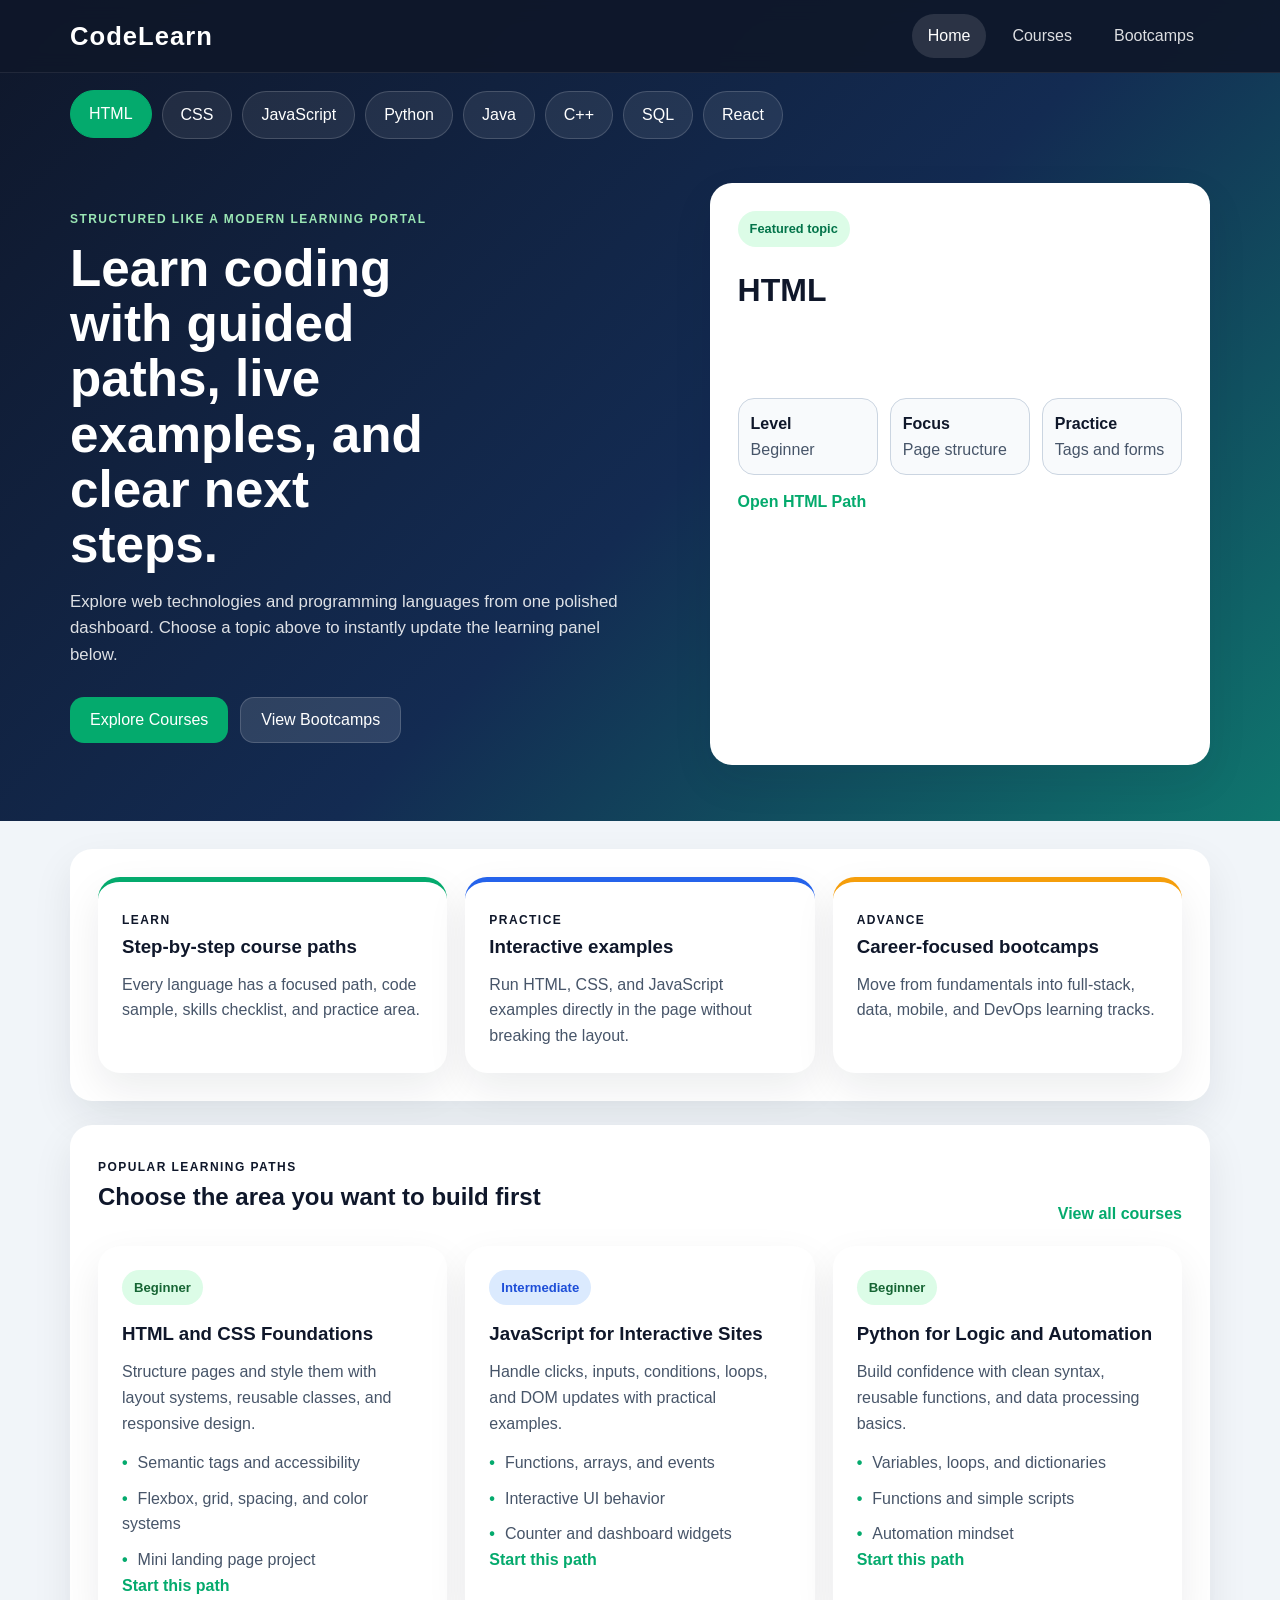
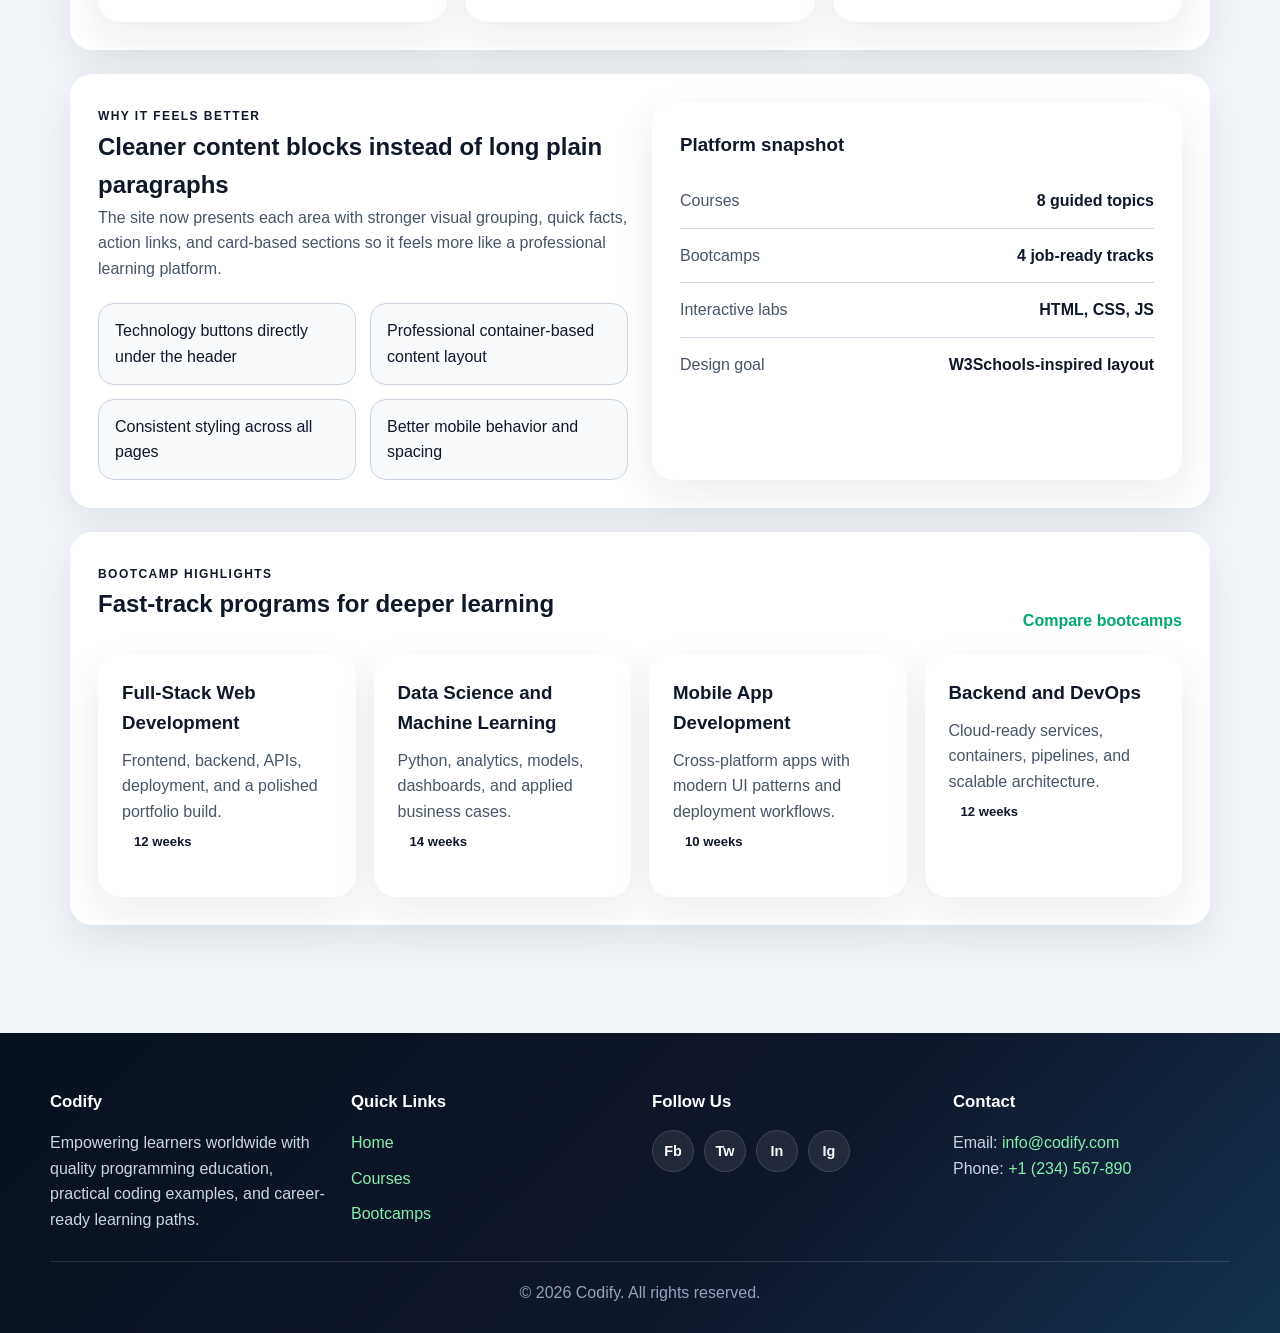
==== commit 7d348fdf: "Finalize Course webpage" ====
--- a/index.html
+++ b/index.html
@@ -3,333 +3,286 @@
 <head>
     <meta charset="UTF-8">
     <meta name="viewport" content="width=device-width, initial-scale=1.0">
-    <meta http-equiv="X-UA-Compatible" content="ie=edge">
-    <link rel="icon" href="faviconio-logo/logo.png" type="image/png">
-    <title>Codify - Learn Programming Like Never Before</title>
-    
-    <!-- Bootstrap CSS -->
-    <link href="https://cdn.jsdelivr.net/npm/bootstrap@5.3.0/dist/css/bootstrap.min.css" rel="stylesheet">
-    
-    <!-- Font Awesome -->
-    <link rel="stylesheet" href="https://cdnjs.cloudflare.com/ajax/libs/font-awesome/6.4.0/css/all.min.css">
-    
-    <!-- Custom CSS -->
-    <link rel="stylesheet" href="css/mainstyle.css">
+    <title>CodeLearn | Programming Courses and Bootcamps</title>
+    <link rel="stylesheet" href="main.css">
 </head>
 <body>
-    <!-- Cookie Consent Popup -->
-    <div id="cookieConsent" class="cookie-consent">
-        <div class="cookie-content">
-            <h5 class="cookie-title">
-                <i class="fas fa-cookie-bite"></i> Cookie Policy
-            </h5>
-            <p class="cookie-text">We use cookies to enhance your browsing experience and analyze site traffic. By clicking "Accept", you consent to the use of cookies.</p>
-            <div class="cookie-buttons">
-                <button id="acceptCookies" class="btn btn-primary btn-sm">Accept</button>
-                <button id="rejectCookies" class="btn btn-outline-secondary btn-sm">Reject</button>
-                <a href="#" class="btn btn-link btn-sm">Learn More</a>
+    <header class="site-header">
+        <nav class="topbar">
+            <div class="nav-container">
+                <a href="index.html" class="nav-logo">CodeLearn</a>
+                <ul class="nav-links">
+                    <li><a href="index.html" class="active">Home</a></li>
+                    <li><a href="courses.html">Courses</a></li>
+                    <li><a href="bootcamp.html">Bootcamps</a></li>
+                </ul>
+            </div>
+        </nav>
+
+        <div class="topic-strip-wrapper">
+            <div class="topic-strip">
+                <button class="topic-pill active" data-topic="html">HTML</button>
+                <button class="topic-pill" data-topic="css">CSS</button>
+                <button class="topic-pill" data-topic="javascript">JavaScript</button>
+                <button class="topic-pill" data-topic="python">Python</button>
+                <button class="topic-pill" data-topic="java">Java</button>
+                <button class="topic-pill" data-topic="cplus">C++</button>
+                <button class="topic-pill" data-topic="sql">SQL</button>
+                <button class="topic-pill" data-topic="react">React</button>
             </div>
         </div>
-    </div>
-
-    <!-- Cookie Reject Warning Popup -->
-    <div id="cookieWarning" class="cookie-consent cookie-warning">
-        <div class="cookie-content">
-            <h5 class="cookie-title">
-                <i class="fas fa-exclamation-triangle"></i> Please Consider Accepting Cookies
-            </h5>
-            <p class="cookie-text">Cookies help us deliver a better experience, personalize content, and keep the site running smoothly. Please accept cookies for the best browsing experience.</p>
-            <div class="cookie-buttons">
-                <button id="acceptAnyway" class="btn btn-primary btn-sm">Accept Anyway</button>
-                <button id="dismissWarning" class="btn btn-outline-light btn-sm">No Thanks</button>
-            </div>
-        </div>
-    </div>
-
-    <!-- Navigation Bar -->
-    <nav class="navbar navbar-expand-lg navbar-dark bg-dark sticky-top">
-        <div class="container-fluid">
-            <a class="navbar-brand" href="index.html" id="navbarBrand">
-                <img src="faviconio-logo/logo.png" alt="Codify Logo" class="navbar-logo">
-                <strong>Codify</strong>
-            </a>
-            <button class="navbar-toggler" type="button" data-bs-toggle="collapse" data-bs-target="#navbarNav" 
-                    aria-controls="navbarNav" aria-expanded="false" aria-label="Toggle navigation" id="navbarToggle">
-                <span class="navbar-toggler-icon"></span>
-            </button>
-            <div class="collapse navbar-collapse" id="navbarNav">
-                <ul class="navbar-nav ms-auto" id="navbarMenu">
-                    <li class="nav-item">
-                        <a class="nav-link active" aria-current="page" href="index.html">Home</a>
-                    </li>
-                    <li class="nav-item">
-                        <a class="nav-link" href="courses.html">Courses</a>
-                    </li>
-                    <li class="nav-item">
-                        <a class="nav-link" href="bootcamps.html">Bootcamps</a>
-                    </li>
-                    <li class="nav-item">
-                        <a class="nav-link" href="tutors.html">Tutors</a>
-                    </li>
-                    <li class="nav-item">
-                        <a class="nav-link" href="quiz.html">Quiz</a>
-                    </li>
-                    <li class="nav-item">
-                        <a class="nav-link" href="membership.html" id="membershipLink">Membership</a>
-                    </li>
-                </ul>
-            </div>
-        </div>
-    </nav>
-
-    <!-- Hero Section -->
-    <section id="heroSection" class="hero-section">
-        <div class="container-fluid hero-container">
-            <div class="row align-items-center min-vh-100">
-                <div class="col-lg-6 hero-content" id="heroContent">
-                    <h1 class="hero-title" id="heroTitle">
-                        Learn Programming <span class="text-primary">Like Never Before</span>
-                    </h1>
-                    <p class="hero-subtitle" id="heroSubtitle">
-                        Master coding skills with interactive courses, bootcamps, and expert tutors. Start your journey today!
-                    </p>
-                    <div class="hero-buttons" id="heroButtons">
-                        <a href="membership.html" class="btn btn-primary btn-lg me-3" id="ctaButton">
-                            <i class="fas fa-rocket"></i> Get Started
-                        </a>
-                        <a href="#courses" class="btn btn-outline-light btn-lg" id="exploreButton">
-                            <i class="fas fa-binoculars"></i> Explore Courses
-                        </a>
-                    </div>
-                </div>
-                <div class="col-lg-6 hero-image" id="heroImage">
-                    <div class="floating-card" id="floatingCard">
-                        <i class="fas fa-laptop-code"></i>
-                    </div>
-                </div>
-            </div>
-        </div>
-    </section>
-
-    <!-- Courses Section -->
-    <section id="courses" class="courses-section py-5">
-        <div class="container">
-            <h2 class="section-title" id="coursesTitle">Our Popular Courses</h2>
-            <div class="row align-items-center">
-                <div class="col-lg-6">
-                    <div class="section-text-panel">
-                        <p class="section-description">
-                            <strong>🎓 Master In-Demand Programming Skills</strong><br>
-                            Codify's extensive course collection is meticulously designed for everyone—from absolute beginners taking their first steps in programming to experienced developers looking to expand their expertise. Our curriculum covers the full spectrum of modern web and software development, including:
-                        </p>
-                        <ul class="section-bullet-list">
-                            <li><strong>Web Development:</strong> HTML5, CSS3, JavaScript, React.js, Vue.js, Angular, Node.js</li>
-                            <li><strong>Backend Development:</strong> Python, Java, C++, databases, and cloud deployment</li>
-                            <li><strong>Data Science & AI:</strong> Python, machine learning, TensorFlow, data visualization</li>
-                            <li><strong>Mobile Development:</strong> iOS, Android, and cross-platform frameworks</li>
-                        </ul>
-                        <p class="section-description">
-                            Each course combines video lectures, interactive coding exercises, real-world projects, and peer collaboration. Learn at your own pace with lifetime access to course materials, and receive recognized certificates upon completion to showcase your achievements to employers. Our instructors are active industry professionals who bring current best practices and techniques directly into the classroom.
-                        </p>
-                        <div class="text-center">
-                            <a href="courses.html" class="btn btn-primary btn-lg btn-cta">
-                                <i class="fas fa-graduation-cap"></i> Browse Courses
-                            </a>
-                        </div>
-                    </div>
-                </div>
-                <div class="col-lg-6 text-center">
-                    <img src="images/bg_image_courses.jpg" alt="Popular Courses" class="section-side-image">
-                </div>
-            </div>
-        </div>
-    </section>
-
-    <!-- Bootcamps Section -->
-    <section id="bootcamps" class="bootcamps-section py-5 bg-light">
-        <div class="container">
-            <h2 class="section-title" id="bootcampsTitle">Intensive Bootcamps</h2>
-            <div class="row align-items-center">
-                <div class="col-lg-6">
-                    <div class="section-text-panel">
-                        <p class="section-description">
-                            <strong>🚀 Accelerate Your Career with Immersive Training</strong><br>
-                            Ready for a career transformation? Codify's intensive bootcamp programs are specifically designed for motivated learners who want to master programming skills rapidly and land a job in the tech industry. Our bootcamps are hands-on, immersive experiences that mirror real-world development environments.
-                        </p>
-                        <p class="section-description">
-                            <strong>What Makes Our Bootcamps Different:</strong>
-                        </p>
-                        <ul class="section-bullet-list">
-                            <li>Project-based curriculum with real-world capstone projects</li>
-                            <li>12-week structured learning path covering full-stack, mobile, or data science specializations</li>
-                            <li>Daily mentorship and 1-on-1 code reviews from industry experts</li>
-                            <li>Career coaching, resume building, and job placement assistance</li>
-                            <li>Networking opportunities with hiring partners and tech companies</li>
-                            <li>Collaborative learning environment with peer programming sessions</li>
-                        </ul>
-                        <p class="section-description">
-                            Our bootcamp graduates report an average salary increase of 60% within 6 months, with most securing tech jobs within 3 months of completion. Join our community of successful graduates who have transformed their careers!
-                        </p>
-                        <div class="text-center">
-                            <a href="bootcamps.html" class="btn btn-primary btn-lg btn-cta">
-                                <i class="fas fa-rocket"></i> Explore Bootcamps
-                            </a>
-                        </div>
-                    </div>
-                </div>
-                <div class="col-lg-6 text-center">
-                    <img src="images/bg_image_bootcamps.jpg" alt="Intensive Bootcamps" class="section-side-image">
-                </div>
-            </div>
-        </div>
-    </section>
-
-    <!-- Quiz Section -->
-    <section id="quiz" class="quiz-section py-5">
-        <div class="container">
-            <h2 class="section-title" id="quizTitle">Test Your Knowledge</h2>
-            <div class="row align-items-center">
-                <div class="col-lg-6">
-                    <div class="section-text-panel">
-                        <p class="section-description">
-                            <strong>❓ Challenge Yourself & Earn Recognition</strong><br>
-                            Learning programming isn't just about watching videos and reading documentation—it's about putting your knowledge into practice. Codify's sophisticated quiz platform helps you validate your understanding, identify knowledge gaps, and build confidence before tackling real projects.
-                        </p>
-                        <p class="section-description">
-                            <strong>Why Take Our Quizzes:</strong>
-                        </p>
-                        <ul class="section-bullet-list">
-                            <li>50+ expertly curated quizzes covering all programming levels</li>
-                            <li>Detailed explanations for each question to enhance learning</li>
-                            <li>Real-time progress tracking and personalized learning recommendations</li>
-                            <li>Badges and certificates for quiz completion</li>
-                            <li>Community leaderboards to challenge peers and stay motivated</li>
-                            <li>Prepare for technical interviews with job-readiness quizzes</li>
-                        </ul>
-                        <p class="section-description">
-                            Whether you're consolidating knowledge after a course, preparing for job interviews, or simply challenging yourself, our quizzes provide immediate feedback and insights. Earn certificates to showcase your expertise to potential employers!
-                        </p>
-                        <div class="text-center">
-                            <a href="quiz.html" class="btn btn-primary btn-lg btn-cta">
-                                <i class="fas fa-question-circle"></i> Start Quizzes
-                            </a>
-                        </div>
-                    </div>
-                </div>
-                <div class="col-lg-6 text-center">
-                    <img src="images/bg_image_quiz.jpg" alt="Test Your Knowledge" class="section-side-image">
-                </div>
-            </div>
-        </div>
-    </section>
-
-    <!-- Tutors Section -->
-    <section id="tutors" class="tutors-section py-5 bg-light">
-        <div class="container">
-            <h2 class="section-title" id="tutorsTitle">Meet Our Expert Tutors</h2>
-            <div class="row align-items-center">
-                <div class="col-lg-6">
-                    <div class="section-text-panel">
-                        <p class="section-description">
-                            <strong>👨‍🏫 Learn From Industry Veterans</strong><br>
-                            One of the most valuable aspects of learning at Codify is the opportunity to learn directly from experienced professionals who work at leading tech companies. Our tutors bring real-world experience and current industry practices into every lesson they teach.
-                        </p>
-                        <p class="section-description">
-                            <strong>Our Tutors Include:</strong>
-                        </p>
-                        <ul class="section-bullet-list">
-                            <li>Senior software engineers from Google, Microsoft, Meta, and Amazon</li>
-                            <li>Full-stack developers with 10+ years of expertise</li>
-                            <li>Machine learning specialists and data science leaders</li>
-                            <li>UI/UX designers and product architects</li>
-                            <li>Startup founders and technical CTOs</li>
-                            <li>Open-source contributors and thought leaders</li>
-                        </ul>
-                        <p class="section-description">
-                            Our tutors don't just teach concepts—they share their personal journey, insights into the tech industry, salary negotiations, career advancement strategies, and how to stand out in competitive job markets. Book 1-on-1 sessions for personalized guidance, code reviews, mock interviews, and mentorship.
-                        </p>
-                        <p class="section-description">
-                            With flexible scheduling and multiple specialization tracks, you'll find the perfect mentor to guide your programming journey and accelerate your career growth.
-                        </p>
-                        <div class="text-center">
-                            <a href="tutors.html" class="btn btn-primary btn-lg btn-cta">
-                                <i class="fas fa-user-tie"></i> Meet All Tutors
-                            </a>
-                        </div>
-                    </div>
-                </div>
-                <div class="col-lg-6 text-center">
-                    <img src="images/bg_image_tutor.jpg" alt="Expert Tutors" class="section-side-image">
-                </div>
-            </div>
-        </div>
-    </section>
-
-    <!-- Features Section -->
-    <section class="features-section py-5">
-        <div class="container">
-            <h2 class="section-title" id="featuresTitle">Why Choose Codify?</h2>
-            <div class="row" id="featuresList">
-                <div class="col-md-4 mb-4">
-                    <div class="feature-card" id="feature-1">
-                        <img src="images/bg_image_expert_instructors.webp" alt="Expert Instructors" class="feature-image">
-                        <div class="feature-icon">
-                            <i class="fas fa-user-tie"></i>
-                        </div>
-                        <h4 class="feature-heading">Expert Instructors</h4>
-                        <p class="feature-text">Learn from industry professionals with years of experience</p>
-                    </div>
-                </div>
-                <div class="col-md-4 mb-4">
-                    <div class="feature-card" id="feature-2">
-                        <img src="images/bg_image_timing.jpg" alt="Learn at Your Pace" class="feature-image">
-                        <div class="feature-icon">
-                            <i class="fas fa-clock"></i>
-                        </div>
-                        <h4 class="feature-heading">Learn at Your Pace</h4>
-                        <p class="feature-text">Flexible schedules that fit your busy lifestyle</p>
-                    </div>
-                </div>
-                <div class="col-md-4 mb-4">
-                    <div class="feature-card" id="feature-3">
-                        <img src="images/bg_image_certification.webp" alt="Certifications" class="feature-image">
-                        <div class="feature-icon">
-                            <i class="fas fa-certificate"></i>
-                        </div>
-                        <h4 class="feature-heading">Certifications</h4>
-                        <p class="feature-text">Earn recognized certificates to boost your career</p>
-                    </div>
-                </div>
-            </div>
-        </div>
-    </section>
-
-    <!-- Footer -->
-    <footer class="footer-section bg-dark text-white py-5" id="footerSection">
-        <div class="container">
-            <div class="row">
-                <div class="col-md-3 mb-4" id="footerCol-1">
+
+        <section class="hero hero-home">
+            <div class="hero-copy">
+                <span class="eyebrow">Structured like a modern learning portal</span>
+                <h1>Learn coding with guided paths, live examples, and clear next steps.</h1>
+                <p>Explore web technologies and programming languages from one polished dashboard. Choose a topic above to instantly update the learning panel below.</p>
+                <div class="hero-actions">
+                    <a class="button button-primary" href="courses.html">Explore Courses</a>
+                    <a class="button button-secondary" href="bootcamp.html">View Bootcamps</a>
+                </div>
+            </div>
+            <div class="hero-panel topic-showcase">
+                <div class="panel-badge">Featured topic</div>
+                <div class="topic-panel active" data-panel="html">
+                    <h2>HTML</h2>
+                    <p>Build page structure with headings, forms, tables, layouts, and semantic elements.</p>
+                    <div class="mini-stats">
+                        <div><strong>Level</strong><span>Beginner</span></div>
+                        <div><strong>Focus</strong><span>Page structure</span></div>
+                        <div><strong>Practice</strong><span>Tags and forms</span></div>
+                    </div>
+                    <a class="inline-link" href="courses.html#html-path">Open HTML Path</a>
+                </div>
+                <div class="topic-panel" data-panel="css">
+                    <h2>CSS</h2>
+                    <p>Create professional layouts, reusable design systems, responsive grids, and modern interfaces.</p>
+                    <div class="mini-stats">
+                        <div><strong>Level</strong><span>Beginner</span></div>
+                        <div><strong>Focus</strong><span>Styling and layout</span></div>
+                        <div><strong>Practice</strong><span>Flexbox and grid</span></div>
+                    </div>
+                    <a class="inline-link" href="courses.html#css-path">Open CSS Path</a>
+                </div>
+                <div class="topic-panel" data-panel="javascript">
+                    <h2>JavaScript</h2>
+                    <p>Add interaction, dynamic content, events, logic, and application behavior to web pages.</p>
+                    <div class="mini-stats">
+                        <div><strong>Level</strong><span>Intermediate</span></div>
+                        <div><strong>Focus</strong><span>Browser logic</span></div>
+                        <div><strong>Practice</strong><span>DOM and functions</span></div>
+                    </div>
+                    <a class="inline-link" href="courses.html#javascript-path">Open JavaScript Path</a>
+                </div>
+                <div class="topic-panel" data-panel="python">
+                    <h2>Python</h2>
+                    <p>Learn readable syntax for automation, backend development, data work, and scripting.</p>
+                    <div class="mini-stats">
+                        <div><strong>Level</strong><span>Beginner</span></div>
+                        <div><strong>Focus</strong><span>Logic and tooling</span></div>
+                        <div><strong>Practice</strong><span>Functions and loops</span></div>
+                    </div>
+                    <a class="inline-link" href="courses.html#python-path">Open Python Path</a>
+                </div>
+                <div class="topic-panel" data-panel="java">
+                    <h2>Java</h2>
+                    <p>Understand object-oriented programming and enterprise-ready software development patterns.</p>
+                    <div class="mini-stats">
+                        <div><strong>Level</strong><span>Intermediate</span></div>
+                        <div><strong>Focus</strong><span>OOP and APIs</span></div>
+                        <div><strong>Practice</strong><span>Classes and methods</span></div>
+                    </div>
+                    <a class="inline-link" href="courses.html#java-path">Open Java Path</a>
+                </div>
+                <div class="topic-panel" data-panel="cplus">
+                    <h2>C++</h2>
+                    <p>Work with performance-focused programs, memory concepts, and systems-level problem solving.</p>
+                    <div class="mini-stats">
+                        <div><strong>Level</strong><span>Advanced</span></div>
+                        <div><strong>Focus</strong><span>Systems thinking</span></div>
+                        <div><strong>Practice</strong><span>Classes and vectors</span></div>
+                    </div>
+                    <a class="inline-link" href="courses.html#cpp-path">Open C++ Path</a>
+                </div>
+                <div class="topic-panel" data-panel="sql">
+                    <h2>SQL</h2>
+                    <p>Query, filter, join, and analyze data stored in relational databases.</p>
+                    <div class="mini-stats">
+                        <div><strong>Level</strong><span>Beginner</span></div>
+                        <div><strong>Focus</strong><span>Data querying</span></div>
+                        <div><strong>Practice</strong><span>Select and join</span></div>
+                    </div>
+                    <a class="inline-link" href="courses.html#sql-path">Open SQL Path</a>
+                </div>
+                <div class="topic-panel" data-panel="react">
+                    <h2>React</h2>
+                    <p>Build component-driven interfaces with reusable UI logic and state-based rendering.</p>
+                    <div class="mini-stats">
+                        <div><strong>Level</strong><span>Intermediate</span></div>
+                        <div><strong>Focus</strong><span>Frontend apps</span></div>
+                        <div><strong>Practice</strong><span>Components and state</span></div>
+                    </div>
+                    <a class="inline-link" href="bootcamp.html#fullstack-bootcamp">See React Bootcamp</a>
+                </div>
+            </div>
+        </section>
+    </header>
+
+    <main class="page-shell">
+        <section class="section-card quick-grid">
+            <article class="feature-card accent-green">
+                <span class="card-kicker">Learn</span>
+                <h3>Step-by-step course paths</h3>
+                <p>Every language has a focused path, code sample, skills checklist, and practice area.</p>
+            </article>
+            <article class="feature-card accent-blue">
+                <span class="card-kicker">Practice</span>
+                <h3>Interactive examples</h3>
+                <p>Run HTML, CSS, and JavaScript examples directly in the page without breaking the layout.</p>
+            </article>
+            <article class="feature-card accent-gold">
+                <span class="card-kicker">Advance</span>
+                <h3>Career-focused bootcamps</h3>
+                <p>Move from fundamentals into full-stack, data, mobile, and DevOps learning tracks.</p>
+            </article>
+        </section>
+
+        <section class="section-card" id="courses">
+            <div class="section-heading">
+                <div>
+                    <span class="section-label">Popular learning paths</span>
+                    <h2>Choose the area you want to build first</h2>
+                </div>
+                <a class="text-action" href="courses.html">View all courses</a>
+            </div>
+            <div class="learning-grid">
+                <article class="learning-card">
+                    <span class="skill-level beginner">Beginner</span>
+                    <h3>HTML and CSS Foundations</h3>
+                    <p>Structure pages and style them with layout systems, reusable classes, and responsive design.</p>
+                    <ul class="feature-list">
+                        <li>Semantic tags and accessibility</li>
+                        <li>Flexbox, grid, spacing, and color systems</li>
+                        <li>Mini landing page project</li>
+                    </ul>
+                    <a class="inline-link" href="courses.html#html-path">Start this path</a>
+                </article>
+                <article class="learning-card">
+                    <span class="skill-level intermediate">Intermediate</span>
+                    <h3>JavaScript for Interactive Sites</h3>
+                    <p>Handle clicks, inputs, conditions, loops, and DOM updates with practical examples.</p>
+                    <ul class="feature-list">
+                        <li>Functions, arrays, and events</li>
+                        <li>Interactive UI behavior</li>
+                        <li>Counter and dashboard widgets</li>
+                    </ul>
+                    <a class="inline-link" href="courses.html#javascript-path">Start this path</a>
+                </article>
+                <article class="learning-card">
+                    <span class="skill-level beginner">Beginner</span>
+                    <h3>Python for Logic and Automation</h3>
+                    <p>Build confidence with clean syntax, reusable functions, and data processing basics.</p>
+                    <ul class="feature-list">
+                        <li>Variables, loops, and dictionaries</li>
+                        <li>Functions and simple scripts</li>
+                        <li>Automation mindset</li>
+                    </ul>
+                    <a class="inline-link" href="courses.html#python-path">Start this path</a>
+                </article>
+            </div>
+        </section>
+
+        <section class="section-card two-column">
+            <div>
+                <span class="section-label">Why it feels better</span>
+                <h2>Cleaner content blocks instead of long plain paragraphs</h2>
+                <p class="lead-text">The site now presents each area with stronger visual grouping, quick facts, action links, and card-based sections so it feels more like a professional learning platform.</p>
+                <div class="check-grid">
+                    <div class="check-item">Technology buttons directly under the header</div>
+                    <div class="check-item">Professional container-based content layout</div>
+                    <div class="check-item">Consistent styling across all pages</div>
+                    <div class="check-item">Better mobile behavior and spacing</div>
+                </div>
+            </div>
+            <div class="hero-panel path-summary">
+                <h3>Platform snapshot</h3>
+                <div class="summary-row">
+                    <span>Courses</span>
+                    <strong>8 guided topics</strong>
+                </div>
+                <div class="summary-row">
+                    <span>Bootcamps</span>
+                    <strong>4 job-ready tracks</strong>
+                </div>
+                <div class="summary-row">
+                    <span>Interactive labs</span>
+                    <strong>HTML, CSS, JS</strong>
+                </div>
+                <div class="summary-row">
+                    <span>Design goal</span>
+                    <strong>W3Schools-inspired layout</strong>
+                </div>
+            </div>
+        </section>
+
+        <section class="section-card">
+            <div class="section-heading">
+                <div>
+                    <span class="section-label">Bootcamp highlights</span>
+                    <h2>Fast-track programs for deeper learning</h2>
+                </div>
+                <a class="text-action" href="bootcamp.html">Compare bootcamps</a>
+            </div>
+            <div class="bootcamp-preview-grid">
+                <article class="bootcamp-preview">
+                    <h3>Full-Stack Web Development</h3>
+                    <p>Frontend, backend, APIs, deployment, and a polished portfolio build.</p>
+                    <span class="meta-chip">12 weeks</span>
+                </article>
+                <article class="bootcamp-preview">
+                    <h3>Data Science and Machine Learning</h3>
+                    <p>Python, analytics, models, dashboards, and applied business cases.</p>
+                    <span class="meta-chip">14 weeks</span>
+                </article>
+                <article class="bootcamp-preview">
+                    <h3>Mobile App Development</h3>
+                    <p>Cross-platform apps with modern UI patterns and deployment workflows.</p>
+                    <span class="meta-chip">10 weeks</span>
+                </article>
+                <article class="bootcamp-preview">
+                    <h3>Backend and DevOps</h3>
+                    <p>Cloud-ready services, containers, pipelines, and scalable architecture.</p>
+                    <span class="meta-chip">12 weeks</span>
+                </article>
+            </div>
+        </section>
+    </main>
+
+    <footer class="footer-section" id="footerSection">
+        <div class="footer-container">
+            <div class="footer-grid">
+                <div class="footer-column" id="footerCol-1">
                     <h5 class="footer-heading">Codify</h5>
-                    <p class="footer-text">Empowering learners worldwide with quality programming education.</p>
-                </div>
-                <div class="col-md-3 mb-4" id="footerCol-2">
+                    <p class="footer-text">Empowering learners worldwide with quality programming education, practical coding examples, and career-ready learning paths.</p>
+                </div>
+                <div class="footer-column" id="footerCol-2">
                     <h5 class="footer-heading">Quick Links</h5>
                     <ul class="footer-links" id="footerLinks">
                         <li><a href="index.html">Home</a></li>
-                        <li><a href="#courses">Courses</a></li>
-                        <li><a href="membership.html">Membership</a></li>
+                        <li><a href="courses.html">Courses</a></li>
+                        <li><a href="bootcamp.html">Bootcamps</a></li>
                     </ul>
                 </div>
-                <div class="col-md-3 mb-4" id="footerCol-3">
+                <div class="footer-column" id="footerCol-3">
                     <h5 class="footer-heading">Follow Us</h5>
                     <div class="social-links" id="socialLinks">
-                        <a href="#" class="social-icon"><i class="fab fa-facebook"></i></a>
-                        <a href="#" class="social-icon"><i class="fab fa-twitter"></i></a>
-                        <a href="#" class="social-icon"><i class="fab fa-linkedin"></i></a>
-                        <a href="#" class="social-icon"><i class="fab fa-instagram"></i></a>
-                    </div>
-                </div>
-                <div class="col-md-3 mb-4" id="footerCol-4">
+                        <a href="#" class="social-icon" aria-label="Facebook">Fb</a>
+                        <a href="#" class="social-icon" aria-label="Twitter">Tw</a>
+                        <a href="#" class="social-icon" aria-label="LinkedIn">In</a>
+                        <a href="#" class="social-icon" aria-label="Instagram">Ig</a>
+                    </div>
+                </div>
+                <div class="footer-column" id="footerCol-4">
                     <h5 class="footer-heading">Contact</h5>
                     <p class="footer-text">
                         Email: <a href="mailto:info@codify.com">info@codify.com</a><br>
@@ -338,21 +291,12 @@
                 </div>
             </div>
             <hr class="footer-divider">
-            <div class="row">
-                <div class="col-12 text-center">
-                    <p class="footer-copyright">&copy; 2026 Codify. All rights reserved.</p>
-                </div>
+            <div class="footer-bottom">
+                <p class="footer-copyright">&copy; 2026 Codify. All rights reserved.</p>
             </div>
         </div>
     </footer>
 
-    <!-- Bootstrap JS Bundle -->
-    <script src="https://cdn.jsdelivr.net/npm/bootstrap@5.3.0/dist/js/bootstrap.bundle.min.js"></script>
-    
-    <!-- jQuery -->
-    <script src="https://code.jquery.com/jquery-3.6.0.min.js"></script>
-    
-    <!-- Custom JS -->
-    <script src="js/index.js"></script>
+    <script src="script.js"></script>
 </body>
-</html>+</html>
--- a/main.css
+++ b/main.css
@@ -0,0 +1,772 @@
+:root {
+    --bg: #f1f5f9;
+    --panel: #ffffff;
+    --panel-alt: #e2e8f0;
+    --text: #0f172a;
+    --muted: #475569;
+    --line: #cbd5e1;
+    --green: #04aa6d;
+    --green-dark: #03744a;
+    --navy: #0f172a;
+    --blue: #2563eb;
+    --gold: #f59e0b;
+    --shadow: 0 16px 40px rgba(15, 23, 42, 0.08);
+    --radius: 22px;
+}
+
+* {
+    box-sizing: border-box;
+    margin: 0;
+    padding: 0;
+}
+
+html {
+    scroll-behavior: smooth;
+}
+
+body {
+    font-family: "Segoe UI", Tahoma, Geneva, Verdana, sans-serif;
+    background:
+        radial-gradient(circle at top left, rgba(4, 170, 109, 0.10), transparent 24%),
+        radial-gradient(circle at top right, rgba(37, 99, 235, 0.10), transparent 24%),
+        var(--bg);
+    color: var(--text);
+    line-height: 1.6;
+}
+
+a {
+    color: inherit;
+    text-decoration: none;
+}
+
+button,
+textarea {
+    font: inherit;
+}
+
+.site-header {
+    background: linear-gradient(135deg, #0f172a 0%, #132b52 55%, #0f766e 100%);
+    color: #fff;
+}
+
+.topbar {
+    position: sticky;
+    top: 0;
+    z-index: 100;
+    backdrop-filter: blur(10px);
+    background: rgba(15, 23, 42, 0.92);
+    border-bottom: 1px solid rgba(255, 255, 255, 0.08);
+}
+
+.nav-container,
+.page-shell,
+.topic-strip-wrapper {
+    max-width: 1180px;
+    margin: 0 auto;
+    padding: 0 20px;
+}
+
+.nav-container {
+    display: flex;
+    align-items: center;
+    justify-content: space-between;
+    min-height: 72px;
+}
+
+.nav-logo {
+    font-size: 1.6rem;
+    font-weight: 800;
+    letter-spacing: 0.04em;
+}
+
+.nav-links {
+    display: flex;
+    gap: 10px;
+    list-style: none;
+}
+
+.nav-links a {
+    display: inline-flex;
+    align-items: center;
+    min-height: 44px;
+    padding: 0 16px;
+    border-radius: 999px;
+    color: rgba(255, 255, 255, 0.86);
+    transition: background-color 0.2s ease, color 0.2s ease;
+}
+
+.nav-links a:hover,
+.nav-links a.active {
+    background: rgba(255, 255, 255, 0.12);
+    color: #fff;
+}
+
+.topic-strip-wrapper {
+    padding-top: 14px;
+}
+
+.topic-strip {
+    display: flex;
+    gap: 10px;
+    overflow-x: auto;
+    padding: 4px 0 8px;
+}
+
+.topic-pill {
+    border: 1px solid rgba(255, 255, 255, 0.16);
+    background: rgba(255, 255, 255, 0.08);
+    color: #fff;
+    padding: 10px 18px;
+    border-radius: 999px;
+    white-space: nowrap;
+    cursor: pointer;
+    transition: transform 0.2s ease, background-color 0.2s ease, border-color 0.2s ease;
+}
+
+.topic-pill:hover,
+.topic-pill.active {
+    background: var(--green);
+    border-color: var(--green);
+    transform: translateY(-1px);
+}
+
+.course-strip .topic-pill {
+    background: #eff6ff;
+    border-color: #bfdbfe;
+    color: var(--blue);
+}
+
+.course-strip .topic-pill:hover,
+.course-strip .topic-pill.active {
+    background: var(--green);
+    border-color: var(--green);
+    color: #fff;
+}
+
+.hero {
+    display: grid;
+    grid-template-columns: 1.1fr 0.9fr;
+    gap: 28px;
+    align-items: stretch;
+    padding: 36px 20px 56px;
+    max-width: 1180px;
+    margin: 0 auto;
+}
+
+.hero-compact {
+    grid-template-columns: 1fr;
+    padding-bottom: 44px;
+}
+
+.hero-copy {
+    padding: 22px 0;
+}
+
+.eyebrow,
+.section-label,
+.card-kicker {
+    display: inline-block;
+    text-transform: uppercase;
+    letter-spacing: 0.12em;
+    font-size: 0.75rem;
+    font-weight: 700;
+}
+
+.eyebrow {
+    color: #9ae6b4;
+    margin-bottom: 12px;
+}
+
+.hero h1 {
+    font-size: clamp(2.2rem, 4vw, 4rem);
+    line-height: 1.08;
+    margin-bottom: 16px;
+    max-width: 13ch;
+}
+
+.hero p {
+    color: rgba(255, 255, 255, 0.86);
+    font-size: 1.05rem;
+    max-width: 62ch;
+}
+
+.hero-actions {
+    display: flex;
+    flex-wrap: wrap;
+    gap: 12px;
+    margin-top: 28px;
+}
+
+.button {
+    display: inline-flex;
+    align-items: center;
+    justify-content: center;
+    min-height: 46px;
+    padding: 0 20px;
+    border-radius: 14px;
+    border: none;
+    cursor: pointer;
+    transition: transform 0.2s ease, opacity 0.2s ease, background-color 0.2s ease;
+}
+
+.button:hover {
+    transform: translateY(-1px);
+}
+
+.button-primary {
+    background: var(--green);
+    color: #fff;
+}
+
+.button-primary:hover {
+    background: var(--green-dark);
+}
+
+.button-secondary {
+    background: rgba(255, 255, 255, 0.12);
+    color: #fff;
+    border: 1px solid rgba(255, 255, 255, 0.16);
+}
+
+.small-button {
+    min-height: 38px;
+    padding: 0 14px;
+    border-radius: 10px;
+}
+
+.hero-panel,
+.section-card,
+.feature-card,
+.learning-card,
+.course-mini-card,
+.bootcamp-preview,
+.output-card,
+.info-card {
+    background: var(--panel);
+    border-radius: var(--radius);
+    box-shadow: var(--shadow);
+}
+
+.hero-panel {
+    color: var(--text);
+    padding: 28px;
+    align-self: stretch;
+}
+
+.panel-badge {
+    display: inline-flex;
+    padding: 8px 12px;
+    border-radius: 999px;
+    background: #dcfce7;
+    color: var(--green-dark);
+    font-size: 0.8rem;
+    font-weight: 700;
+    margin-bottom: 18px;
+}
+
+.topic-panel {
+    display: none;
+}
+
+.topic-panel.active {
+    display: block;
+}
+
+.topic-panel h2 {
+    font-size: 2rem;
+    margin-bottom: 8px;
+}
+
+.mini-stats {
+    display: grid;
+    grid-template-columns: repeat(3, minmax(0, 1fr));
+    gap: 12px;
+    margin: 20px 0 14px;
+}
+
+.mini-stats div {
+    background: #f8fafc;
+    border: 1px solid var(--line);
+    border-radius: 16px;
+    padding: 12px;
+}
+
+.mini-stats strong,
+.summary-row strong {
+    display: block;
+}
+
+.mini-stats span,
+.summary-row span,
+.lead-text,
+.feature-card p,
+.learning-card p,
+.bootcamp-preview p,
+.course-mini-card p,
+.info-card span,
+.lesson-panel p,
+.bootcamp-card-pro p,
+.bootcamp-card-pro li,
+.feature-list li {
+    color: var(--muted);
+}
+
+.inline-link,
+.text-action {
+    color: var(--green);
+    font-weight: 700;
+}
+
+.inline-link:hover,
+.text-action:hover {
+    text-decoration: underline;
+}
+
+.page-shell {
+    padding: 28px 20px 64px;
+}
+
+.section-card {
+    padding: 28px;
+    margin-bottom: 24px;
+}
+
+.quick-grid,
+.learning-grid,
+.bootcamp-preview-grid,
+.compact-course-grid {
+    display: grid;
+    grid-template-columns: repeat(3, minmax(0, 1fr));
+    gap: 18px;
+}
+
+.bootcamp-preview-grid {
+    grid-template-columns: repeat(4, minmax(0, 1fr));
+}
+
+.feature-card,
+.learning-card,
+.bootcamp-preview,
+.course-mini-card {
+    padding: 24px;
+}
+
+.feature-card h3,
+.learning-card h3,
+.bootcamp-preview h3,
+.course-mini-card h3,
+.section-heading h2,
+.bootcamp-card-pro h2,
+.lesson-panel h3,
+.try-it h3 {
+    margin-bottom: 10px;
+}
+
+.accent-green {
+    border-top: 5px solid var(--green);
+}
+
+.accent-blue {
+    border-top: 5px solid var(--blue);
+}
+
+.accent-gold {
+    border-top: 5px solid var(--gold);
+}
+
+.section-heading {
+    display: flex;
+    align-items: end;
+    justify-content: space-between;
+    gap: 16px;
+    margin-bottom: 20px;
+}
+
+.two-column,
+.course-layout,
+.bootcamp-layout {
+    display: grid;
+    grid-template-columns: repeat(2, minmax(0, 1fr));
+    gap: 24px;
+}
+
+.check-grid {
+    display: grid;
+    grid-template-columns: repeat(2, minmax(0, 1fr));
+    gap: 14px;
+    margin-top: 22px;
+}
+
+.check-item {
+    background: #f8fafc;
+    border: 1px solid var(--line);
+    border-radius: 16px;
+    padding: 14px 16px;
+}
+
+.path-summary h3 {
+    margin-bottom: 14px;
+}
+
+.summary-row {
+    display: flex;
+    align-items: center;
+    justify-content: space-between;
+    gap: 16px;
+    padding: 14px 0;
+    border-bottom: 1px solid var(--line);
+}
+
+.summary-row:last-child {
+    border-bottom: none;
+}
+
+.skill-level,
+.meta-chip,
+.price-tag {
+    display: inline-flex;
+    align-items: center;
+    justify-content: center;
+    border-radius: 999px;
+    font-size: 0.82rem;
+    font-weight: 700;
+}
+
+.skill-level,
+.meta-chip {
+    padding: 7px 12px;
+    margin-bottom: 14px;
+}
+
+.beginner {
+    background: #dcfce7;
+    color: #166534;
+}
+
+.intermediate {
+    background: #dbeafe;
+    color: #1d4ed8;
+}
+
+.advanced {
+    background: #fee2e2;
+    color: #b91c1c;
+}
+
+.feature-list {
+    list-style: none;
+    margin-top: 14px;
+}
+
+.feature-list li + li {
+    margin-top: 10px;
+}
+
+.feature-list li::before {
+    content: "•";
+    color: var(--green);
+    font-weight: 700;
+    margin-right: 10px;
+}
+
+.lesson-panel,
+.example-panel {
+    display: flex;
+    flex-direction: column;
+    gap: 16px;
+}
+
+.info-grid {
+    display: grid;
+    grid-template-columns: repeat(2, minmax(0, 1fr));
+    gap: 14px;
+}
+
+.info-card {
+    padding: 18px;
+    border: 1px solid var(--line);
+    box-shadow: none;
+}
+
+.info-card strong {
+    display: block;
+    margin-bottom: 6px;
+}
+
+.code-tabs {
+    display: flex;
+    gap: 10px;
+    flex-wrap: wrap;
+}
+
+.code-tab {
+    border: 1px solid var(--line);
+    background: #eff6ff;
+    color: var(--blue);
+    padding: 10px 16px;
+    border-radius: 999px;
+    cursor: pointer;
+    transition: background-color 0.2s ease, color 0.2s ease;
+}
+
+.code-tab.active,
+.code-tab:hover {
+    background: var(--green);
+    border-color: var(--green);
+    color: #fff;
+}
+
+.code-content {
+    display: none;
+}
+
+.code-content.active {
+    display: block;
+}
+
+.code-box,
+.output,
+.try-it textarea {
+    width: 100%;
+    border-radius: 18px;
+    border: 1px solid var(--line);
+}
+
+.code-box {
+    background: #0f172a;
+    color: #e2e8f0;
+    padding: 20px;
+    overflow-x: auto;
+    white-space: pre-wrap;
+}
+
+.output-card,
+.output {
+    background: #f8fafc;
+    padding: 20px;
+}
+
+.sample-gradient {
+    background: linear-gradient(135deg, #0f766e, #14b8a6);
+    color: #fff;
+}
+
+.try-it {
+    margin-top: 24px;
+    background: #f8fafc;
+    border: 1px solid var(--line);
+    border-radius: var(--radius);
+    padding: 22px;
+}
+
+.try-it-header {
+    display: flex;
+    align-items: center;
+    justify-content: space-between;
+    gap: 16px;
+    margin-bottom: 12px;
+}
+
+.try-it textarea {
+    min-height: 190px;
+    padding: 18px;
+    resize: vertical;
+    background: #fff;
+    color: var(--text);
+    margin-bottom: 14px;
+}
+
+.output {
+    min-height: 110px;
+}
+
+.compact-header .hero h1 {
+    max-width: 18ch;
+}
+
+.comparison-banner {
+    display: flex;
+    align-items: center;
+    justify-content: space-between;
+    gap: 20px;
+}
+
+.bootcamp-stack {
+    display: grid;
+    gap: 24px;
+}
+
+.bootcamp-card-pro {
+    border-top: 6px solid var(--green);
+}
+
+.bootcamp-top {
+    display: flex;
+    align-items: start;
+    justify-content: space-between;
+    gap: 18px;
+    margin-bottom: 12px;
+}
+
+.bootcamp-meta {
+    display: flex;
+    flex-wrap: wrap;
+    gap: 10px;
+    margin-bottom: 18px;
+}
+
+.bootcamp-meta span {
+    padding: 8px 12px;
+    border-radius: 999px;
+    background: #eff6ff;
+    color: var(--blue);
+    font-size: 0.9rem;
+    font-weight: 600;
+}
+
+.price-tag {
+    padding: 10px 16px;
+    background: #dcfce7;
+    color: #166534;
+}
+
+.footer-section {
+    background: linear-gradient(135deg, #08111f, #0f172a 60%, #13304c);
+    color: #e2e8f0;
+    padding: 56px 20px 28px;
+    margin-top: 20px;
+}
+
+.footer-container {
+    max-width: 1180px;
+    margin: 0 auto;
+}
+
+.footer-grid {
+    display: grid;
+    grid-template-columns: repeat(4, minmax(0, 1fr));
+    gap: 24px;
+}
+
+.footer-column {
+    min-width: 0;
+}
+
+.footer-heading {
+    font-size: 1.05rem;
+    font-weight: 700;
+    color: #ffffff;
+    margin-bottom: 14px;
+}
+
+
+.footer-text {
+    color: #cbd5e1;
+}
+
+.footer-links {
+    list-style: none;
+    display: grid;
+    gap: 10px;
+}
+
+.footer-links a,
+.footer-text a {
+    color: #86efac;
+}
+
+.footer-links a:hover,
+.footer-text a:hover {
+    text-decoration: underline;
+}
+
+.social-links {
+    display: flex;
+    flex-wrap: wrap;
+    gap: 10px;
+}
+
+.social-icon {
+    display: inline-flex;
+    align-items: center;
+    justify-content: center;
+    width: 42px;
+    height: 42px;
+    border-radius: 50%;
+    background: rgba(255, 255, 255, 0.08);
+    color: #ffffff;
+    font-size: 0.9rem;
+    font-weight: 700;
+    border: 1px solid rgba(255, 255, 255, 0.12);
+    transition: transform 0.2s ease, background-color 0.2s ease;
+}
+
+.social-icon:hover {
+    background: var(--green);
+    transform: translateY(-2px);
+}
+
+.footer-divider {
+    border: none;
+    border-top: 1px solid rgba(255, 255, 255, 0.12);
+    margin: 28px 0 18px;
+}
+
+.footer-bottom {
+    text-align: center;
+}
+
+.footer-copyright {
+    color: #94a3b8;
+}
+
+@media (max-width: 1080px) {
+    .hero,
+    .bootcamp-preview-grid {
+        grid-template-columns: 1fr;
+    }
+
+    .quick-grid,
+    .learning-grid,
+    .compact-course-grid {
+        grid-template-columns: repeat(2, minmax(0, 1fr));
+    }
+}
+
+@media (max-width: 760px) {
+    .nav-container,
+    .section-heading,
+    .comparison-banner,
+    .bootcamp-top,
+    .try-it-header {
+        flex-direction: column;
+        align-items: stretch;
+    }
+
+    .nav-links {
+        flex-wrap: wrap;
+    }
+
+    .hero,
+    .two-column,
+    .course-layout,
+    .bootcamp-layout,
+    .quick-grid,
+    .learning-grid,
+    .compact-course-grid,
+    .check-grid,
+    .info-grid,
+    .mini-stats,
+    .footer-grid {
+        grid-template-columns: 1fr;
+    }
+
+    .section-card,
+    .hero-panel {
+        padding: 22px;
+    }
+
+    .hero {
+        padding-top: 24px;
+    }
+}
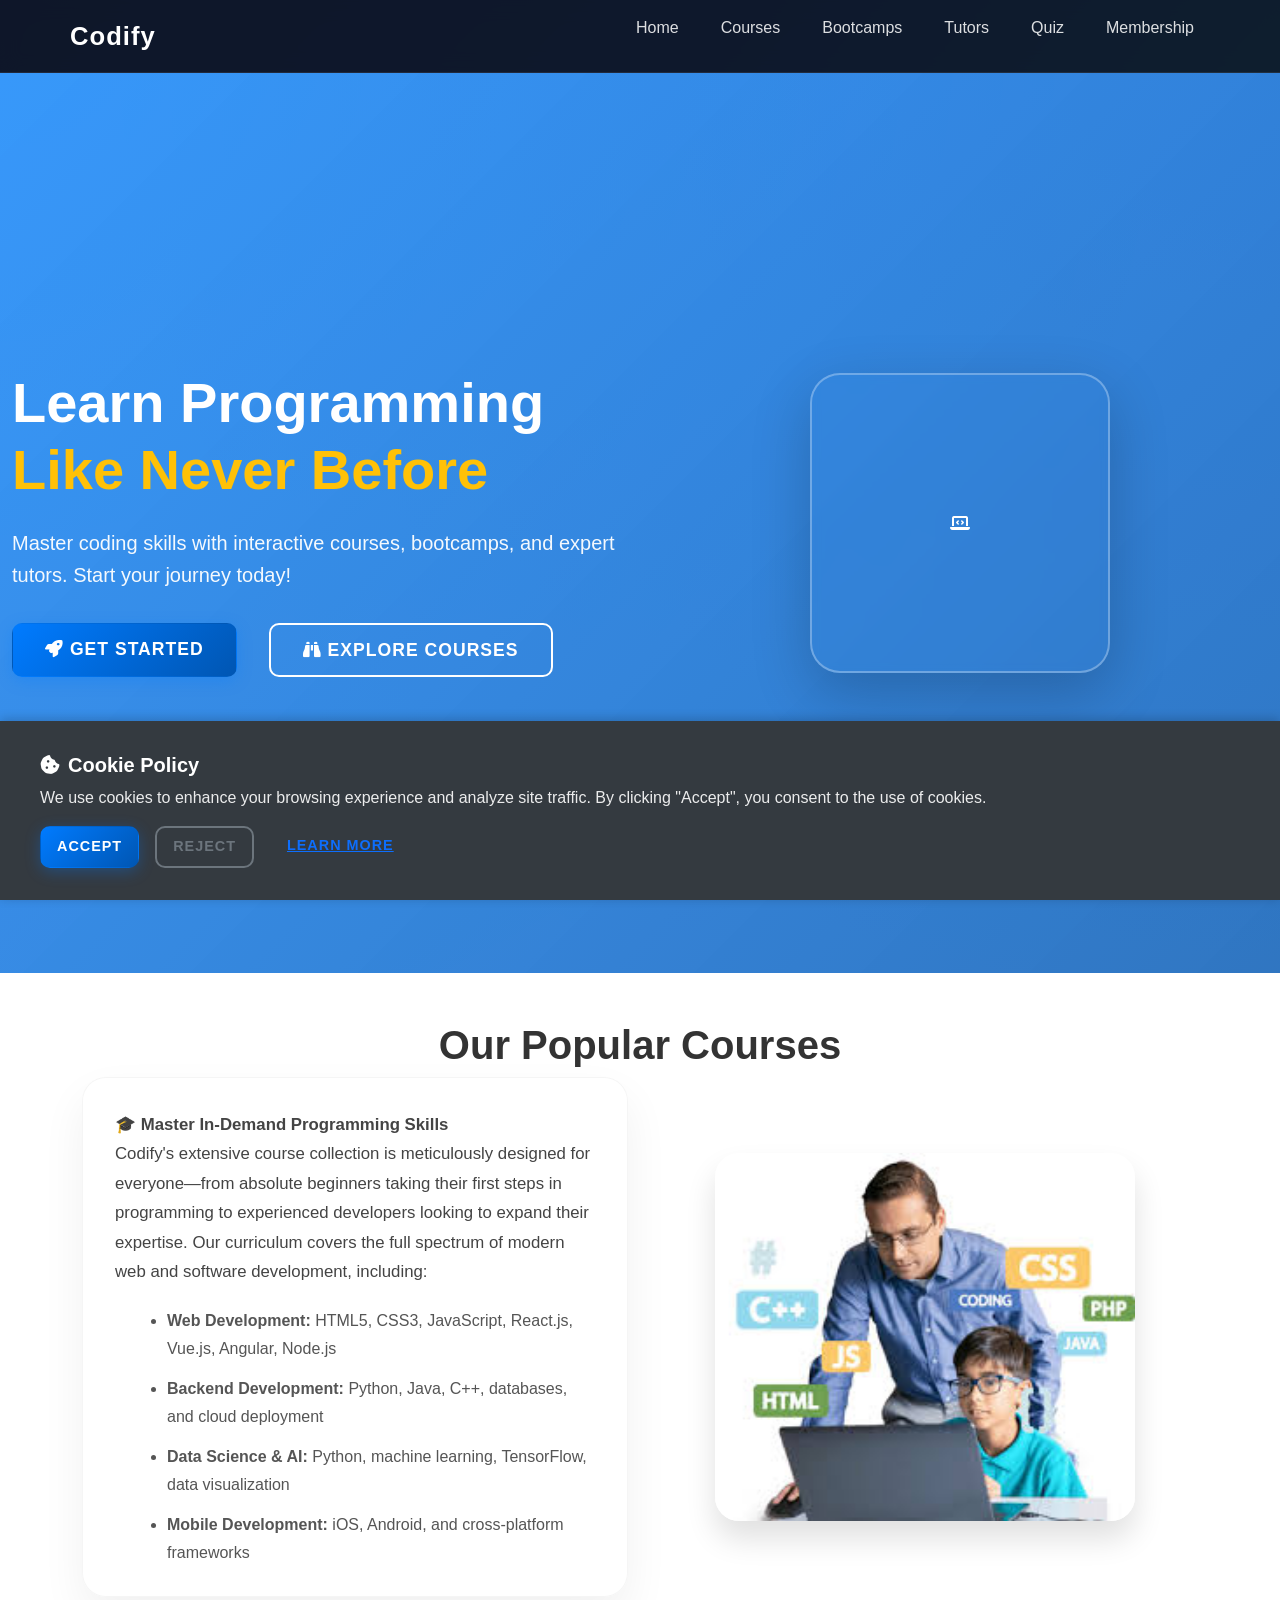
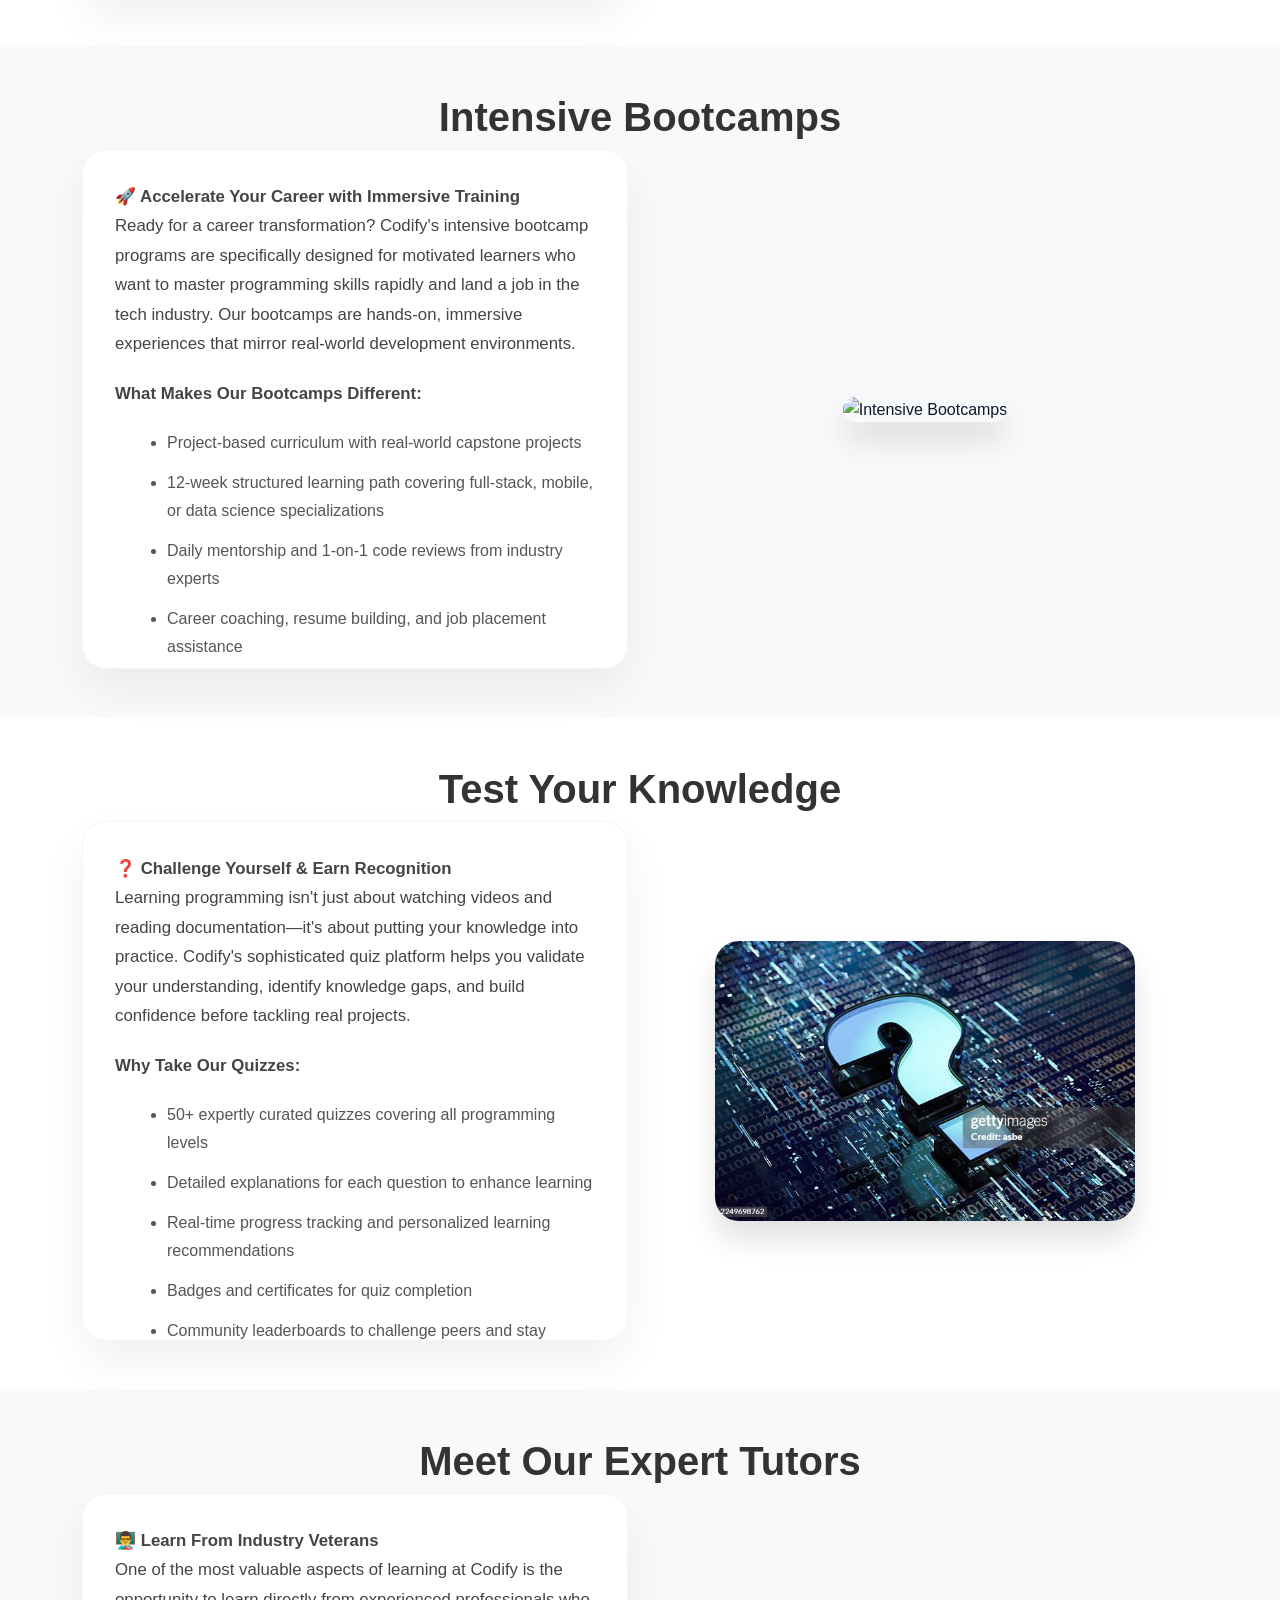
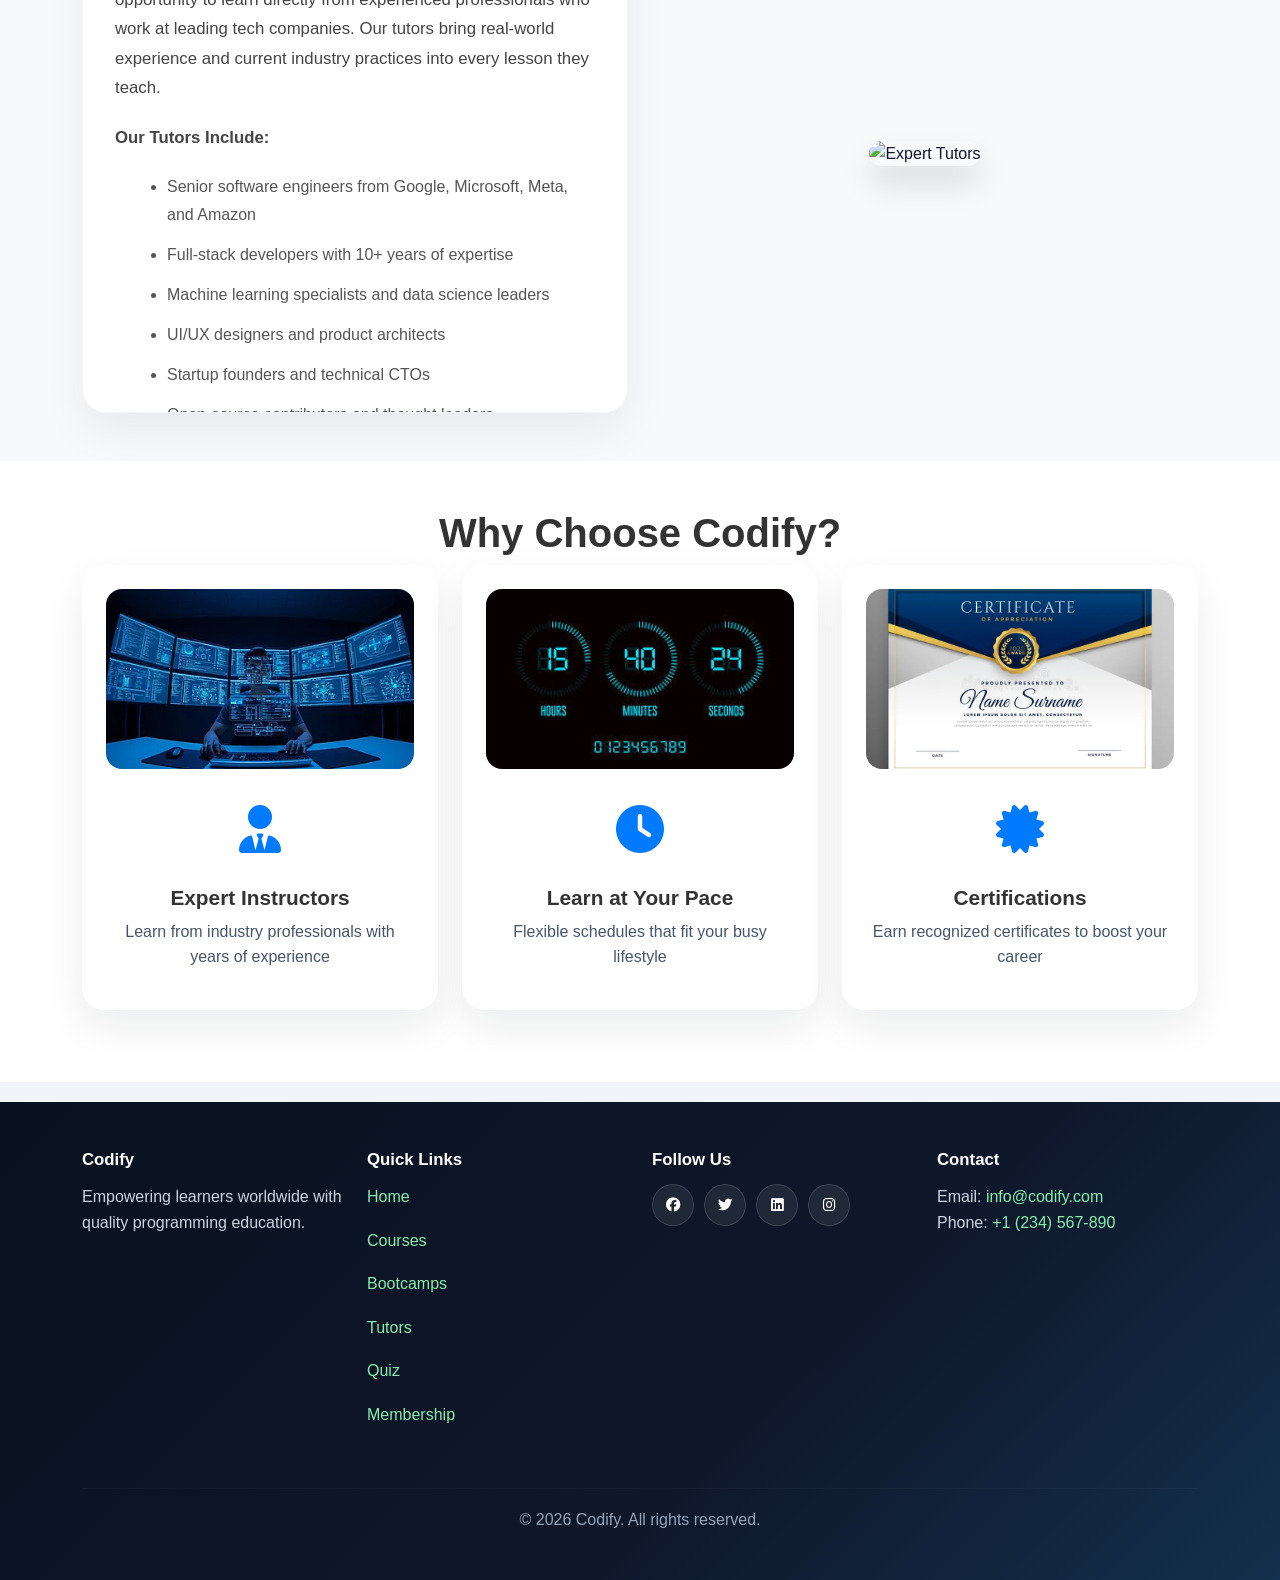
==== commit 7b5b62eb: "Merge branch 'dev-shivalal' of https://github.com/shnp177-afk/project_csd_groupD into dev-shivalal" ====
--- a/index.html
+++ b/index.html
@@ -3,286 +3,319 @@
 <head>
     <meta charset="UTF-8">
     <meta name="viewport" content="width=device-width, initial-scale=1.0">
-    <title>CodeLearn | Programming Courses and Bootcamps</title>
+    <meta http-equiv="X-UA-Compatible" content="ie=edge">
+    <link rel="icon" href="faviconio-logo/logo.png" type="image/png">
+
+    <title>Codify - Learn Programming Like Never Before</title>
+    
+    <!-- Bootstrap CSS -->
+    <link href="https://cdn.jsdelivr.net/npm/bootstrap@5.3.0/dist/css/bootstrap.min.css" rel="stylesheet">
+    
+    <!-- Font Awesome -->
+    <link rel="stylesheet" href="https://cdnjs.cloudflare.com/ajax/libs/font-awesome/6.4.0/css/all.min.css">
+    
+    <!-- Custom CSS -->
+    <link rel="stylesheet" href="css/mainstyle.css">
     <link rel="stylesheet" href="main.css">
 </head>
 <body>
-    <header class="site-header">
+    <!-- Cookie Consent Popup -->
+    <div id="cookieConsent" class="cookie-consent">
+        <div class="cookie-content">
+            <h5 class="cookie-title">
+                <i class="fas fa-cookie-bite"></i> Cookie Policy
+            </h5>
+            <p class="cookie-text">We use cookies to enhance your browsing experience and analyze site traffic. By clicking "Accept", you consent to the use of cookies.</p>
+            <div class="cookie-buttons">
+                <button id="acceptCookies" class="btn btn-primary btn-sm">Accept</button>
+                <button id="rejectCookies" class="btn btn-outline-secondary btn-sm">Reject</button>
+                <a href="#" class="btn btn-link btn-sm">Learn More</a>
+            </div>
+        </div>
+    </div>
+
+    <!-- Cookie Reject Warning Popup -->
+    <div id="cookieWarning" class="cookie-consent cookie-warning">
+        <div class="cookie-content">
+            <h5 class="cookie-title">
+                <i class="fas fa-exclamation-triangle"></i> Please Consider Accepting Cookies
+            </h5>
+            <p class="cookie-text">Cookies help us deliver a better experience, personalize content, and keep the site running smoothly. Please accept cookies for the best browsing experience.</p>
+            <div class="cookie-buttons">
+                <button id="acceptAnyway" class="btn btn-primary btn-sm">Accept Anyway</button>
+                <button id="dismissWarning" class="btn btn-outline-light btn-sm">No Thanks</button>
+            </div>
+        </div>
+    </div>
+
+    <!-- Navigation Bar -->
+   <header class="site-header compact-header">
         <nav class="topbar">
             <div class="nav-container">
-                <a href="index.html" class="nav-logo">CodeLearn</a>
+                <a href="index.html" class="nav-logo">Codify</a>
                 <ul class="nav-links">
-                    <li><a href="index.html" class="active">Home</a></li>
+                    <li><a href="index.html">Home</a></li>
                     <li><a href="courses.html">Courses</a></li>
                     <li><a href="bootcamp.html">Bootcamps</a></li>
+                    <li><a href="tutors.html">Tutors</a></li>
+                    <li><a href="quiz.html">Quiz</a></li>
+                    <li><a href="membership.html">Membership</a></li>
                 </ul>
             </div>
         </nav>
-
-        <div class="topic-strip-wrapper">
-            <div class="topic-strip">
-                <button class="topic-pill active" data-topic="html">HTML</button>
-                <button class="topic-pill" data-topic="css">CSS</button>
-                <button class="topic-pill" data-topic="javascript">JavaScript</button>
-                <button class="topic-pill" data-topic="python">Python</button>
-                <button class="topic-pill" data-topic="java">Java</button>
-                <button class="topic-pill" data-topic="cplus">C++</button>
-                <button class="topic-pill" data-topic="sql">SQL</button>
-                <button class="topic-pill" data-topic="react">React</button>
-            </div>
-        </div>
-
-        <section class="hero hero-home">
-            <div class="hero-copy">
-                <span class="eyebrow">Structured like a modern learning portal</span>
-                <h1>Learn coding with guided paths, live examples, and clear next steps.</h1>
-                <p>Explore web technologies and programming languages from one polished dashboard. Choose a topic above to instantly update the learning panel below.</p>
-                <div class="hero-actions">
-                    <a class="button button-primary" href="courses.html">Explore Courses</a>
-                    <a class="button button-secondary" href="bootcamp.html">View Bootcamps</a>
-                </div>
-            </div>
-            <div class="hero-panel topic-showcase">
-                <div class="panel-badge">Featured topic</div>
-                <div class="topic-panel active" data-panel="html">
-                    <h2>HTML</h2>
-                    <p>Build page structure with headings, forms, tables, layouts, and semantic elements.</p>
-                    <div class="mini-stats">
-                        <div><strong>Level</strong><span>Beginner</span></div>
-                        <div><strong>Focus</strong><span>Page structure</span></div>
-                        <div><strong>Practice</strong><span>Tags and forms</span></div>
-                    </div>
-                    <a class="inline-link" href="courses.html#html-path">Open HTML Path</a>
-                </div>
-                <div class="topic-panel" data-panel="css">
-                    <h2>CSS</h2>
-                    <p>Create professional layouts, reusable design systems, responsive grids, and modern interfaces.</p>
-                    <div class="mini-stats">
-                        <div><strong>Level</strong><span>Beginner</span></div>
-                        <div><strong>Focus</strong><span>Styling and layout</span></div>
-                        <div><strong>Practice</strong><span>Flexbox and grid</span></div>
-                    </div>
-                    <a class="inline-link" href="courses.html#css-path">Open CSS Path</a>
-                </div>
-                <div class="topic-panel" data-panel="javascript">
-                    <h2>JavaScript</h2>
-                    <p>Add interaction, dynamic content, events, logic, and application behavior to web pages.</p>
-                    <div class="mini-stats">
-                        <div><strong>Level</strong><span>Intermediate</span></div>
-                        <div><strong>Focus</strong><span>Browser logic</span></div>
-                        <div><strong>Practice</strong><span>DOM and functions</span></div>
-                    </div>
-                    <a class="inline-link" href="courses.html#javascript-path">Open JavaScript Path</a>
-                </div>
-                <div class="topic-panel" data-panel="python">
-                    <h2>Python</h2>
-                    <p>Learn readable syntax for automation, backend development, data work, and scripting.</p>
-                    <div class="mini-stats">
-                        <div><strong>Level</strong><span>Beginner</span></div>
-                        <div><strong>Focus</strong><span>Logic and tooling</span></div>
-                        <div><strong>Practice</strong><span>Functions and loops</span></div>
-                    </div>
-                    <a class="inline-link" href="courses.html#python-path">Open Python Path</a>
-                </div>
-                <div class="topic-panel" data-panel="java">
-                    <h2>Java</h2>
-                    <p>Understand object-oriented programming and enterprise-ready software development patterns.</p>
-                    <div class="mini-stats">
-                        <div><strong>Level</strong><span>Intermediate</span></div>
-                        <div><strong>Focus</strong><span>OOP and APIs</span></div>
-                        <div><strong>Practice</strong><span>Classes and methods</span></div>
-                    </div>
-                    <a class="inline-link" href="courses.html#java-path">Open Java Path</a>
-                </div>
-                <div class="topic-panel" data-panel="cplus">
-                    <h2>C++</h2>
-                    <p>Work with performance-focused programs, memory concepts, and systems-level problem solving.</p>
-                    <div class="mini-stats">
-                        <div><strong>Level</strong><span>Advanced</span></div>
-                        <div><strong>Focus</strong><span>Systems thinking</span></div>
-                        <div><strong>Practice</strong><span>Classes and vectors</span></div>
-                    </div>
-                    <a class="inline-link" href="courses.html#cpp-path">Open C++ Path</a>
-                </div>
-                <div class="topic-panel" data-panel="sql">
-                    <h2>SQL</h2>
-                    <p>Query, filter, join, and analyze data stored in relational databases.</p>
-                    <div class="mini-stats">
-                        <div><strong>Level</strong><span>Beginner</span></div>
-                        <div><strong>Focus</strong><span>Data querying</span></div>
-                        <div><strong>Practice</strong><span>Select and join</span></div>
-                    </div>
-                    <a class="inline-link" href="courses.html#sql-path">Open SQL Path</a>
-                </div>
-                <div class="topic-panel" data-panel="react">
-                    <h2>React</h2>
-                    <p>Build component-driven interfaces with reusable UI logic and state-based rendering.</p>
-                    <div class="mini-stats">
-                        <div><strong>Level</strong><span>Intermediate</span></div>
-                        <div><strong>Focus</strong><span>Frontend apps</span></div>
-                        <div><strong>Practice</strong><span>Components and state</span></div>
-                    </div>
-                    <a class="inline-link" href="bootcamp.html#fullstack-bootcamp">See React Bootcamp</a>
-                </div>
-            </div>
-        </section>
     </header>
 
-    <main class="page-shell">
-        <section class="section-card quick-grid">
-            <article class="feature-card accent-green">
-                <span class="card-kicker">Learn</span>
-                <h3>Step-by-step course paths</h3>
-                <p>Every language has a focused path, code sample, skills checklist, and practice area.</p>
-            </article>
-            <article class="feature-card accent-blue">
-                <span class="card-kicker">Practice</span>
-                <h3>Interactive examples</h3>
-                <p>Run HTML, CSS, and JavaScript examples directly in the page without breaking the layout.</p>
-            </article>
-            <article class="feature-card accent-gold">
-                <span class="card-kicker">Advance</span>
-                <h3>Career-focused bootcamps</h3>
-                <p>Move from fundamentals into full-stack, data, mobile, and DevOps learning tracks.</p>
-            </article>
-        </section>
-
-        <section class="section-card" id="courses">
-            <div class="section-heading">
-                <div>
-                    <span class="section-label">Popular learning paths</span>
-                    <h2>Choose the area you want to build first</h2>
-                </div>
-                <a class="text-action" href="courses.html">View all courses</a>
-            </div>
-            <div class="learning-grid">
-                <article class="learning-card">
-                    <span class="skill-level beginner">Beginner</span>
-                    <h3>HTML and CSS Foundations</h3>
-                    <p>Structure pages and style them with layout systems, reusable classes, and responsive design.</p>
-                    <ul class="feature-list">
-                        <li>Semantic tags and accessibility</li>
-                        <li>Flexbox, grid, spacing, and color systems</li>
-                        <li>Mini landing page project</li>
-                    </ul>
-                    <a class="inline-link" href="courses.html#html-path">Start this path</a>
-                </article>
-                <article class="learning-card">
-                    <span class="skill-level intermediate">Intermediate</span>
-                    <h3>JavaScript for Interactive Sites</h3>
-                    <p>Handle clicks, inputs, conditions, loops, and DOM updates with practical examples.</p>
-                    <ul class="feature-list">
-                        <li>Functions, arrays, and events</li>
-                        <li>Interactive UI behavior</li>
-                        <li>Counter and dashboard widgets</li>
-                    </ul>
-                    <a class="inline-link" href="courses.html#javascript-path">Start this path</a>
-                </article>
-                <article class="learning-card">
-                    <span class="skill-level beginner">Beginner</span>
-                    <h3>Python for Logic and Automation</h3>
-                    <p>Build confidence with clean syntax, reusable functions, and data processing basics.</p>
-                    <ul class="feature-list">
-                        <li>Variables, loops, and dictionaries</li>
-                        <li>Functions and simple scripts</li>
-                        <li>Automation mindset</li>
-                    </ul>
-                    <a class="inline-link" href="courses.html#python-path">Start this path</a>
-                </article>
-            </div>
-        </section>
-
-        <section class="section-card two-column">
-            <div>
-                <span class="section-label">Why it feels better</span>
-                <h2>Cleaner content blocks instead of long plain paragraphs</h2>
-                <p class="lead-text">The site now presents each area with stronger visual grouping, quick facts, action links, and card-based sections so it feels more like a professional learning platform.</p>
-                <div class="check-grid">
-                    <div class="check-item">Technology buttons directly under the header</div>
-                    <div class="check-item">Professional container-based content layout</div>
-                    <div class="check-item">Consistent styling across all pages</div>
-                    <div class="check-item">Better mobile behavior and spacing</div>
-                </div>
-            </div>
-            <div class="hero-panel path-summary">
-                <h3>Platform snapshot</h3>
-                <div class="summary-row">
-                    <span>Courses</span>
-                    <strong>8 guided topics</strong>
-                </div>
-                <div class="summary-row">
-                    <span>Bootcamps</span>
-                    <strong>4 job-ready tracks</strong>
-                </div>
-                <div class="summary-row">
-                    <span>Interactive labs</span>
-                    <strong>HTML, CSS, JS</strong>
-                </div>
-                <div class="summary-row">
-                    <span>Design goal</span>
-                    <strong>W3Schools-inspired layout</strong>
-                </div>
-            </div>
-        </section>
-
-        <section class="section-card">
-            <div class="section-heading">
-                <div>
-                    <span class="section-label">Bootcamp highlights</span>
-                    <h2>Fast-track programs for deeper learning</h2>
-                </div>
-                <a class="text-action" href="bootcamp.html">Compare bootcamps</a>
-            </div>
-            <div class="bootcamp-preview-grid">
-                <article class="bootcamp-preview">
-                    <h3>Full-Stack Web Development</h3>
-                    <p>Frontend, backend, APIs, deployment, and a polished portfolio build.</p>
-                    <span class="meta-chip">12 weeks</span>
-                </article>
-                <article class="bootcamp-preview">
-                    <h3>Data Science and Machine Learning</h3>
-                    <p>Python, analytics, models, dashboards, and applied business cases.</p>
-                    <span class="meta-chip">14 weeks</span>
-                </article>
-                <article class="bootcamp-preview">
-                    <h3>Mobile App Development</h3>
-                    <p>Cross-platform apps with modern UI patterns and deployment workflows.</p>
-                    <span class="meta-chip">10 weeks</span>
-                </article>
-                <article class="bootcamp-preview">
-                    <h3>Backend and DevOps</h3>
-                    <p>Cloud-ready services, containers, pipelines, and scalable architecture.</p>
-                    <span class="meta-chip">12 weeks</span>
-                </article>
-            </div>
-        </section>
-    </main>
-
-    <footer class="footer-section" id="footerSection">
-        <div class="footer-container">
-            <div class="footer-grid">
-                <div class="footer-column" id="footerCol-1">
+    <!-- Hero Section -->
+    <section id="heroSection" class="hero-section">
+        <div class="container-fluid hero-container">
+            <div class="row align-items-center min-vh-100">
+                <div class="col-lg-6 hero-content" id="heroContent">
+                    <h1 class="hero-title" id="heroTitle">
+                        Learn Programming <span class="text-primary">Like Never Before</span>
+                    </h1>
+                    <p class="hero-subtitle" id="heroSubtitle">
+                        Master coding skills with interactive courses, bootcamps, and expert tutors. Start your journey today!
+                    </p>
+                    <div class="hero-buttons" id="heroButtons">
+                        <a href="membership.html" class="btn btn-primary btn-lg me-3" id="ctaButton">
+                            <i class="fas fa-rocket"></i> Get Started
+                        </a>
+                        <a href="#courses" class="btn btn-outline-light btn-lg" id="exploreButton">
+                            <i class="fas fa-binoculars"></i> Explore Courses
+                        </a>
+                    </div>
+                </div>
+                <div class="col-lg-6 hero-image" id="heroImage">
+                    <div class="floating-card" id="floatingCard">
+                        <i class="fas fa-laptop-code"></i>
+                    </div>
+                </div>
+            </div>
+        </div>
+    </section>
+
+    <!-- Courses Section -->
+    <section id="courses" class="courses-section py-5">
+        <div class="container">
+            <h2 class="section-title" id="coursesTitle">Our Popular Courses</h2>
+            <div class="row align-items-center">
+                <div class="col-lg-6">
+                    <div class="section-text-panel">
+                        <p class="section-description">
+                            <strong>🎓 Master In-Demand Programming Skills</strong><br>
+                            Codify's extensive course collection is meticulously designed for everyone—from absolute beginners taking their first steps in programming to experienced developers looking to expand their expertise. Our curriculum covers the full spectrum of modern web and software development, including:
+                        </p>
+                        <ul class="section-bullet-list">
+                            <li><strong>Web Development:</strong> HTML5, CSS3, JavaScript, React.js, Vue.js, Angular, Node.js</li>
+                            <li><strong>Backend Development:</strong> Python, Java, C++, databases, and cloud deployment</li>
+                            <li><strong>Data Science & AI:</strong> Python, machine learning, TensorFlow, data visualization</li>
+                            <li><strong>Mobile Development:</strong> iOS, Android, and cross-platform frameworks</li>
+                        </ul>
+                        <p class="section-description">
+                            Each course combines video lectures, interactive coding exercises, real-world projects, and peer collaboration. Learn at your own pace with lifetime access to course materials, and receive recognized certificates upon completion to showcase your achievements to employers. Our instructors are active industry professionals who bring current best practices and techniques directly into the classroom.
+                        </p>
+                        <div class="text-center">
+                            <a href="courses.html" class="btn btn-primary btn-lg btn-cta">
+                                <i class="fas fa-graduation-cap"></i> Browse Courses
+                            </a>
+                        </div>
+                    </div>
+                </div>
+                <div class="col-lg-6 text-center">
+                    <img src="images/bg_image_courses.jpg" alt="Popular Courses" class="section-side-image">
+                </div>
+            </div>
+        </div>
+    </section>
+
+    <!-- Bootcamps Section -->
+    <section id="bootcamps" class="bootcamps-section py-5 bg-light">
+        <div class="container">
+            <h2 class="section-title" id="bootcampsTitle">Intensive Bootcamps</h2>
+            <div class="row align-items-center">
+                <div class="col-lg-6">
+                    <div class="section-text-panel">
+                        <p class="section-description">
+                            <strong>🚀 Accelerate Your Career with Immersive Training</strong><br>
+                            Ready for a career transformation? Codify's intensive bootcamp programs are specifically designed for motivated learners who want to master programming skills rapidly and land a job in the tech industry. Our bootcamps are hands-on, immersive experiences that mirror real-world development environments.
+                        </p>
+                        <p class="section-description">
+                            <strong>What Makes Our Bootcamps Different:</strong>
+                        </p>
+                        <ul class="section-bullet-list">
+                            <li>Project-based curriculum with real-world capstone projects</li>
+                            <li>12-week structured learning path covering full-stack, mobile, or data science specializations</li>
+                            <li>Daily mentorship and 1-on-1 code reviews from industry experts</li>
+                            <li>Career coaching, resume building, and job placement assistance</li>
+                            <li>Networking opportunities with hiring partners and tech companies</li>
+                            <li>Collaborative learning environment with peer programming sessions</li>
+                        </ul>
+                        <p class="section-description">
+                            Our bootcamp graduates report an average salary increase of 60% within 6 months, with most securing tech jobs within 3 months of completion. Join our community of successful graduates who have transformed their careers!
+                        </p>
+                        <div class="text-center">
+                            <a href="bootcamps.html" class="btn btn-primary btn-lg btn-cta">
+                                <i class="fas fa-rocket"></i> Explore Bootcamps
+                            </a>
+                        </div>
+                    </div>
+                </div>
+                <div class="col-lg-6 text-center">
+                    <img src="images/bg_image_bootcamps.jpg" alt="Intensive Bootcamps" class="section-side-image">
+                </div>
+            </div>
+        </div>
+    </section>
+
+    <!-- Quiz Section -->
+    <section id="quiz" class="quiz-section py-5">
+        <div class="container">
+            <h2 class="section-title" id="quizTitle">Test Your Knowledge</h2>
+            <div class="row align-items-center">
+                <div class="col-lg-6">
+                    <div class="section-text-panel">
+                        <p class="section-description">
+                            <strong>❓ Challenge Yourself & Earn Recognition</strong><br>
+                            Learning programming isn't just about watching videos and reading documentation—it's about putting your knowledge into practice. Codify's sophisticated quiz platform helps you validate your understanding, identify knowledge gaps, and build confidence before tackling real projects.
+                        </p>
+                        <p class="section-description">
+                            <strong>Why Take Our Quizzes:</strong>
+                        </p>
+                        <ul class="section-bullet-list">
+                            <li>50+ expertly curated quizzes covering all programming levels</li>
+                            <li>Detailed explanations for each question to enhance learning</li>
+                            <li>Real-time progress tracking and personalized learning recommendations</li>
+                            <li>Badges and certificates for quiz completion</li>
+                            <li>Community leaderboards to challenge peers and stay motivated</li>
+                            <li>Prepare for technical interviews with job-readiness quizzes</li>
+                        </ul>
+                        <p class="section-description">
+                            Whether you're consolidating knowledge after a course, preparing for job interviews, or simply challenging yourself, our quizzes provide immediate feedback and insights. Earn certificates to showcase your expertise to potential employers!
+                        </p>
+                        <div class="text-center">
+                            <a href="quiz.html" class="btn btn-primary btn-lg btn-cta">
+                                <i class="fas fa-question-circle"></i> Start Quizzes
+                            </a>
+                        </div>
+                    </div>
+                </div>
+                <div class="col-lg-6 text-center">
+                    <img src="images/bg_image_quiz.jpg" alt="Test Your Knowledge" class="section-side-image">
+                </div>
+            </div>
+        </div>
+    </section>
+
+    <!-- Tutors Section -->
+    <section id="tutors" class="tutors-section py-5 bg-light">
+        <div class="container">
+            <h2 class="section-title" id="tutorsTitle">Meet Our Expert Tutors</h2>
+            <div class="row align-items-center">
+                <div class="col-lg-6">
+                    <div class="section-text-panel">
+                        <p class="section-description">
+                            <strong>👨‍🏫 Learn From Industry Veterans</strong><br>
+                            One of the most valuable aspects of learning at Codify is the opportunity to learn directly from experienced professionals who work at leading tech companies. Our tutors bring real-world experience and current industry practices into every lesson they teach.
+                        </p>
+                        <p class="section-description">
+                            <strong>Our Tutors Include:</strong>
+                        </p>
+                        <ul class="section-bullet-list">
+                            <li>Senior software engineers from Google, Microsoft, Meta, and Amazon</li>
+                            <li>Full-stack developers with 10+ years of expertise</li>
+                            <li>Machine learning specialists and data science leaders</li>
+                            <li>UI/UX designers and product architects</li>
+                            <li>Startup founders and technical CTOs</li>
+                            <li>Open-source contributors and thought leaders</li>
+                        </ul>
+                        <p class="section-description">
+                            Our tutors don't just teach concepts—they share their personal journey, insights into the tech industry, salary negotiations, career advancement strategies, and how to stand out in competitive job markets. Book 1-on-1 sessions for personalized guidance, code reviews, mock interviews, and mentorship.
+                        </p>
+                        <p class="section-description">
+                            With flexible scheduling and multiple specialization tracks, you'll find the perfect mentor to guide your programming journey and accelerate your career growth.
+                        </p>
+                        <div class="text-center">
+                            <a href="tutors.html" class="btn btn-primary btn-lg btn-cta">
+                                <i class="fas fa-user-tie"></i> Meet All Tutors
+                            </a>
+                        </div>
+                    </div>
+                </div>
+                <div class="col-lg-6 text-center">
+                    <img src="images/bg_image_tutor.jpg" alt="Expert Tutors" class="section-side-image">
+                </div>
+            </div>
+        </div>
+    </section>
+
+    <!-- Features Section -->
+    <section class="features-section py-5">
+        <div class="container">
+            <h2 class="section-title" id="featuresTitle">Why Choose Codify?</h2>
+            <div class="row" id="featuresList">
+                <div class="col-md-4 mb-4">
+                    <div class="feature-card" id="feature-1">
+                        <img src="images/bg_image_expert_instructors.webp" alt="Expert Instructors" class="feature-image">
+                        <div class="feature-icon">
+                            <i class="fas fa-user-tie"></i>
+                        </div>
+                        <h4 class="feature-heading">Expert Instructors</h4>
+                        <p class="feature-text">Learn from industry professionals with years of experience</p>
+                    </div>
+                </div>
+                <div class="col-md-4 mb-4">
+                    <div class="feature-card" id="feature-2">
+                        <img src="images/bg_image_timing.jpg" alt="Learn at Your Pace" class="feature-image">
+                        <div class="feature-icon">
+                            <i class="fas fa-clock"></i>
+                        </div>
+                        <h4 class="feature-heading">Learn at Your Pace</h4>
+                        <p class="feature-text">Flexible schedules that fit your busy lifestyle</p>
+                    </div>
+                </div>
+                <div class="col-md-4 mb-4">
+                    <div class="feature-card" id="feature-3">
+                        <img src="images/bg_image_certification.webp" alt="Certifications" class="feature-image">
+                        <div class="feature-icon">
+                            <i class="fas fa-certificate"></i>
+                        </div>
+                        <h4 class="feature-heading">Certifications</h4>
+                        <p class="feature-text">Earn recognized certificates to boost your career</p>
+                    </div>
+                </div>
+            </div>
+        </div>
+    </section>
+
+    <!-- Footer -->
+    <footer class="footer-section bg-dark text-white py-5" id="footerSection">
+        <div class="container">
+            <div class="row">
+                <div class="col-md-3 mb-4" id="footerCol-1">
                     <h5 class="footer-heading">Codify</h5>
-                    <p class="footer-text">Empowering learners worldwide with quality programming education, practical coding examples, and career-ready learning paths.</p>
-                </div>
-                <div class="footer-column" id="footerCol-2">
+                    <p class="footer-text">Empowering learners worldwide with quality programming education.</p>
+                </div>
+                <div class="col-md-3 mb-4" id="footerCol-2">
                     <h5 class="footer-heading">Quick Links</h5>
                     <ul class="footer-links" id="footerLinks">
                         <li><a href="index.html">Home</a></li>
                         <li><a href="courses.html">Courses</a></li>
                         <li><a href="bootcamp.html">Bootcamps</a></li>
+                        <li><a href="tutors.html">Tutors</a></li>
+                        <li><a href="quiz.html">Quiz</a></li>
+                        <li><a href="membership.html">Membership</a></li>
                     </ul>
                 </div>
-                <div class="footer-column" id="footerCol-3">
+                <div class="col-md-3 mb-4" id="footerCol-3">
                     <h5 class="footer-heading">Follow Us</h5>
                     <div class="social-links" id="socialLinks">
-                        <a href="#" class="social-icon" aria-label="Facebook">Fb</a>
-                        <a href="#" class="social-icon" aria-label="Twitter">Tw</a>
-                        <a href="#" class="social-icon" aria-label="LinkedIn">In</a>
-                        <a href="#" class="social-icon" aria-label="Instagram">Ig</a>
-                    </div>
-                </div>
-                <div class="footer-column" id="footerCol-4">
+                        <a href="#" class="social-icon"><i class="fab fa-facebook"></i></a>
+                        <a href="#" class="social-icon"><i class="fab fa-twitter"></i></a>
+                        <a href="#" class="social-icon"><i class="fab fa-linkedin"></i></a>
+                        <a href="#" class="social-icon"><i class="fab fa-instagram"></i></a>
+                    </div>
+                </div>
+                <div class="col-md-3 mb-4" id="footerCol-4">
                     <h5 class="footer-heading">Contact</h5>
                     <p class="footer-text">
                         Email: <a href="mailto:info@codify.com">info@codify.com</a><br>
@@ -291,12 +324,21 @@
                 </div>
             </div>
             <hr class="footer-divider">
-            <div class="footer-bottom">
-                <p class="footer-copyright">&copy; 2026 Codify. All rights reserved.</p>
+            <div class="row">
+                <div class="col-12 text-center">
+                    <p class="footer-copyright">&copy; 2026 Codify. All rights reserved.</p>
+                </div>
             </div>
         </div>
     </footer>
 
-    <script src="script.js"></script>
+    <!-- Bootstrap JS Bundle -->
+    <script src="https://cdn.jsdelivr.net/npm/bootstrap@5.3.0/dist/js/bootstrap.bundle.min.js"></script>
+    
+    <!-- jQuery -->
+    <script src="https://code.jquery.com/jquery-3.6.0.min.js"></script>
+    
+    <!-- Custom JS -->
+    <script src="js/index.js"></script>
 </body>
 </html>
--- a/css/mainstyle.css
+++ b/css/mainstyle.css
@@ -0,0 +1,1415 @@
+/* ===== Root Colors and Variables ===== */
+:root {
+    --primary-color: #007bff;
+    --secondary-color: #6c757d;
+    --success-color: #28a745;
+    --danger-color: #dc3545;
+    --warning-color: #ffc107;
+    --info-color: #17a2b8;
+    --light-color: #f8f9fa;
+    --dark-color: #343a40;
+    --white-color: #ffffff;
+    --text-color: #333333;
+    --border-color: #dee2e6;
+    --shadow: 0 0.125rem 0.25rem rgba(0, 0, 0, 0.075);
+    --shadow-lg: 0 1rem 3rem rgba(0, 0, 0, 0.175);
+}
+
+/* ===== General Styles ===== */
+* {
+    margin: 0;
+    padding: 0;
+    box-sizing: border-box;
+}
+
+html {
+    scroll-behavior: smooth;
+    text-decoration: none;
+}
+
+body {
+    font-family: 'Segoe UI', Tahoma, Geneva, Verdana, sans-serif;
+    color: var(--text-color);
+    background-color: #f5f5f5;
+    line-height: 1.6;
+}
+/* From buddy navbar */
+
+.nav-container,
+.page-shell,
+.topic-strip-wrapper {
+    max-width: 1180px;
+    margin: 0 auto;
+    padding: 0 20px;
+}
+
+p {
+    margin-bottom: 1rem;
+}
+
+a {
+    text-decoration: none;
+    color: var(--primary-color);
+    transition: color 0.3s ease;
+}
+
+a:hover {
+    color: #0056b3;
+    text-decoration: underline;
+}
+
+/* ===== Navbar Styles ===== */
+.navbar {
+    background-color: #c8b6ff !important;
+    box-shadow: var(--shadow);
+    transition: all 0.3s ease;
+}
+
+.navbar-brand {
+    font-size: 1.5rem;
+    font-weight: 700;
+    color: #333 !important;
+    display: flex;
+    align-items: center;
+    gap: 0.5rem;
+}
+
+.navbar-brand i {
+    color: #007bff;
+    margin-right: 0.5rem;
+}
+
+.navbar-logo {
+    width: 50px;
+    height: 50px;
+    border-radius: 50%;
+    object-fit: cover;
+    padding: 0;
+    background-color: rgba(255, 255, 255, 0.25);
+    box-shadow: 0 2px 8px rgba(0, 0, 0, 0.18);
+    transition: all 0.3s ease;
+}
+
+.navbar-brand:hover .navbar-logo {
+    box-shadow: 0 4px 14px rgba(0, 0, 0, 0.28);
+    transform: scale(1.08);
+    background-color: rgba(255, 255, 255, 0.35);
+}
+
+.nav-link {
+    font-weight: 500;
+    margin: 0 0.5rem;
+    transition: color 0.3s ease;
+    color: #333 !important;
+}
+
+.topic-pill:hover,
+.topic-pill.active {
+    background: var(--green);
+    border-color: var(--green);
+    transform: translateY(-1px);
+
+}
+
+
+/* ===== Typography ===== */
+h1, h2, h3, h4, h5, h6 {
+    font-weight: 700;
+    margin-bottom: 1rem;
+}
+
+p {
+    margin-bottom: 1rem;
+}
+
+a {
+    text-decoration: none;
+    color: var(--primary-color);
+    transition: color 0.3s ease;
+}
+
+/* ===== Hero Section ===== */
+.hero-section {
+    background: linear-gradient(135deg, rgba(0, 123, 255, 0.75), rgba(0, 86, 179, 0.8)), url('../images/bg_image_homepage_herosection.jpg') center/cover no-repeat;
+    background-blend-mode: overlay;
+    color: white;
+    position: relative;
+    overflow: hidden;
+}
+
+.hero-container {
+    position: relative;
+    z-index: 1;
+}
+
+.hero-content {
+    animation: slideInLeft 0.8s ease-out;
+}
+
+.hero-title {
+    font-size: 3.5rem;
+    font-weight: 700;
+    margin-bottom: 1.5rem;
+    line-height: 1.2;
+}
+
+.hero-title .text-primary {
+    color: #ffc107 !important;
+}
+
+.hero-subtitle {
+    font-size: 1.25rem;
+    margin-bottom: 2rem;
+    opacity: 0.95;
+}
+
+.hero-buttons {
+    display: flex;
+    gap: 1rem;
+    flex-wrap: wrap;
+}
+
+.hero-buttons .btn {
+    font-weight: 600;
+    padding: 0.75rem 2rem;
+}
+
+.hero-image {
+    position: relative;
+    display: flex;
+    align-items: center;
+    justify-content: center;
+    animation: slideInRight 0.8s ease-out;
+}
+
+.floating-card {
+    background: url('../images/bg_image_herosection.webp') center/cover no-repeat;
+    border: 2px solid rgba(255, 255, 255, 0.3);
+    border-radius: 30px;
+    width: 300px;
+    height: 300px;
+    display: flex;
+    align-items: center;
+    justify-content: center;
+    color: white;
+    animation: float 3s ease-in-out infinite;
+    box-shadow: 0 20px 60px rgba(0, 0, 0, 0.2);
+    backdrop-filter: blur(5px);
+}
+
+@keyframes slideInLeft {
+    from {
+        opacity: 0;
+        transform: translateX(-50px);
+    }
+    to {
+        opacity: 1;
+        transform: translateX(0);
+    }
+}
+
+@keyframes slideInRight {
+    from {
+        opacity: 0;
+        transform: translateX(50px);
+    }
+    to {
+        opacity: 1;
+        transform: translateX(0);
+    }
+}
+
+@keyframes float {
+    0%, 100% {
+        transform: translateY(0px);
+    }
+    50% {
+        transform: translateY(-20px);
+    }
+}
+
+.section-text-panel {
+    background: rgba(255, 255, 255, 0.94);
+    border-radius: 24px;
+    padding: 2rem;
+    box-shadow: 0 20px 45px rgba(0, 0, 0, 0.06);
+    border: 1px solid rgba(0, 0, 0, 0.04);
+    max-width: 700px;
+    margin: 0 auto;
+    max-height: 520px;
+    overflow-y: auto;
+}
+
+.section-text-panel::-webkit-scrollbar {
+    width: 8px;
+}
+
+.section-text-panel::-webkit-scrollbar-thumb {
+    background: rgba(0, 123, 255, 0.4);
+    border-radius: 999px;
+}
+
+.section-text-panel::-webkit-scrollbar-track {
+    background: rgba(255, 255, 255, 0.85);
+}
+
+.section-description {
+    font-size: 1.05rem;
+    line-height: 1.75;
+    color: #444;
+    margin-bottom: 1.3rem;
+}
+
+.section-side-image {
+    width: 100%;
+    max-width: 420px;
+    height: auto;
+    border-radius: 24px;
+    box-shadow: 0 18px 30px rgba(0, 0, 0, 0.12);
+    transition: transform 0.4s ease;
+    object-fit: contain;
+}
+
+.section-side-image:hover {
+    transform: translateY(-6px);
+}
+
+.section-bullet-list {
+    font-size: 1rem;
+    line-height: 1.75;
+    color: #555;
+    margin-bottom: 1.5rem;
+    margin-left: 1.25rem;
+}
+
+.section-bullet-list li {
+    margin-bottom: 0.75rem;
+}
+
+.btn-cta {
+    padding: 0.8rem 2.5rem;
+    font-weight: 600;
+}
+
+@media (max-width: 991.98px) {
+    .section-text-panel {
+        padding: 1.75rem;
+    }
+
+    .section-side-image {
+        max-width: 100%;
+        margin-top: 1.75rem;
+    }
+}
+
+@media (max-width: 767.98px) {
+    .section-text-panel {
+        padding: 1.5rem;
+    }
+
+    .section-title {
+        font-size: 2rem;
+    }
+
+    .feature-card {
+        padding: 1.5rem;
+    }
+}
+
+/* ===== Courses Section ===== */
+.courses-section {
+    background-color: white;
+}
+
+.bootcamps-section {
+    background-color: var(--light-color);
+}
+
+.quiz-section {
+    background-color: white;
+}
+
+.tutors-section {
+    background-color: var(--light-color);
+}
+
+.section-title {
+    font-size: 2.5rem;
+    text-align: center;
+    margin-bottom: 0.5rem;
+    color: var(--text-color);
+}
+
+.section-subtitle {
+    text-align: center;
+    color: var(--secondary-color);
+    margin-bottom: 3rem;
+}
+
+.course-card,
+.bootcamp-card,
+.quiz-card,
+.tutor-card {
+    background-color: white;
+    border-radius: 10px;
+    box-shadow: var(--shadow);
+    transition: transform 0.3s ease, box-shadow 0.3s ease;
+    margin-bottom: 2rem;
+    overflow: hidden;
+}
+
+.course-card:hover,
+.bootcamp-card:hover,
+.quiz-card:hover,
+.tutor-card:hover {
+    transform: translateY(-10px);
+    box-shadow: var(--shadow-lg);
+}
+
+.card-icon {
+    font-size: 3rem;
+    margin-bottom: 1rem;
+}
+
+.card-header {
+    background-color: var(--primary-color);
+    color: white;
+    padding: 1.5rem;
+    border-radius: 10px 10px 0 0;
+}
+
+.card-body {
+    padding: 1.5rem;
+}
+
+.card-title {
+    font-size: 1.3rem;
+    margin-bottom: 0.5rem;
+}
+
+.card-text {
+    color: var(--secondary-color);
+    margin-bottom: 1rem;
+}
+
+.card-footer {
+    background-color: var(--light-color);
+    padding: 1rem 1.5rem;
+    border-top: 1px solid var(--border-color);
+    display: flex;
+    justify-content: space-between;
+    align-items: center;
+}
+
+.btn-enroll {
+    background-color: var(--primary-color);
+    color: white;
+    border: none;
+    padding: 0.5rem 1.5rem;
+    border-radius: 5px;
+    cursor: pointer;
+    font-weight: 600;
+    transition: background-color 0.3s ease;
+}
+
+.btn-enroll:hover {
+    background-color: #0056b3;
+    color: white;
+    text-decoration: none;
+}
+
+/* ===== Features Section ===== */
+.features-section {
+    background-color: white;
+    padding: 5rem 0;
+}
+
+.feature-card {
+    background-color: var(--light-color);
+    padding: 2rem;
+    border-radius: 20px;
+    text-align: center;
+    transition: transform 0.3s ease, box-shadow 0.3s ease;
+    border: none;
+    overflow: hidden;
+}
+
+.feature-card:hover {
+    transform: translateY(-5px);
+    box-shadow: var(--shadow-lg);
+}
+
+.feature-image {
+    width: 100%;
+    height: 180px;
+    object-fit: cover;
+    border-radius: 16px;
+    margin-bottom: 1.5rem;
+}
+
+.feature-icon {
+    font-size: 3rem;
+    color: var(--primary-color);
+    margin-bottom: 1rem;
+}
+
+.feature-heading {
+    font-size: 1.3rem;
+    margin-bottom: 0.5rem;
+    color: var(--text-color);
+}
+
+.feature-text {
+    color: var(--secondary-color);
+}
+
+/* ===== Footer ===== */
+.footer-section {
+    background-color: var(--dark-color);
+    color: var(--white-color);
+}
+
+.footer-heading {
+    font-size: 1.1rem;
+    margin-bottom: 1rem;
+    color: var(--white-color);
+}
+
+.footer-text {
+    color: rgba(255, 255, 255, 0.7);
+    margin-bottom: 0.5rem;
+}
+
+.footer-links {
+    list-style: none;
+    margin: 0;
+    padding: 0;
+}
+
+.footer-links li {
+    margin-bottom: 0.5rem;
+}
+
+.footer-links a {
+    color: rgba(255, 255, 255, 0.7);
+    transition: color 0.3s ease;
+}
+
+.footer-links a:hover {
+    color: var(--primary-color);
+}
+
+.social-links {
+    display: flex;
+    gap: 1rem;
+}
+
+.social-icon {
+    display: inline-flex;
+    align-items: center;
+    justify-content: center;
+    width: 40px;
+    height: 40px;
+    background-color: rgba(255, 255, 255, 0.1);
+    border-radius: 50%;
+    color: white;
+    transition: all 0.3s ease;
+}
+
+.social-icon:hover {
+    background-color: var(--primary-color);
+    color: white;
+    text-decoration: none;
+}
+
+.footer-divider {
+    border-color: rgba(255, 255, 255, 0.1);
+    margin: 2rem 0;
+}
+
+.footer-copyright {
+    color: rgba(255, 255, 255, 0.7);
+    margin: 0;
+}
+
+/* ===== Cookie Consent Popup ===== */
+.cookie-consent {
+    position: fixed;
+    bottom: 0;
+    left: 0;
+    right: 0;
+    background-color: var(--dark-color);
+    color: white;
+    padding: 2rem;
+    z-index: 1000;
+    box-shadow: 0 -2px 10px rgba(0, 0, 0, 0.2);
+    animation: slideUp 0.5s ease-out;
+    display: none;
+}
+
+.cookie-consent.show {
+    display: block;
+}
+
+@keyframes slideUp {
+    from {
+        transform: translateY(100%);
+    }
+    to {
+        transform: translateY(0);
+    }
+}
+
+.cookie-content {
+    max-width: 1200px;
+    margin: 0 auto;
+}
+
+.cookie-title {
+    margin: 0 0 0.5rem 0;
+    display: flex;
+    align-items: center;
+    gap: 0.5rem;
+}
+
+.cookie-text {
+    margin-bottom: 1rem;
+    opacity: 0.9;
+}
+
+.cookie-buttons {
+    display: flex;
+    gap: 1rem;
+    flex-wrap: wrap;
+}
+
+.cookie-buttons .btn {
+    margin: 0;
+}
+
+.cookie-warning {
+    background-color: rgba(255, 169, 0, 0.95);
+    color: #1f1f1f;
+}
+
+.cookie-warning .cookie-title i {
+    color: #1f1f1f;
+}
+
+.cookie-warning .cookie-text {
+    opacity: 1;
+}
+
+.cookie-warning .btn-outline-light {
+    color: #1f1f1f;
+    border-color: rgba(31, 31, 31, 0.45);
+}
+
+.cookie-warning .btn-outline-light:hover {
+    background-color: rgba(31, 31, 31, 0.08);
+}
+
+/* ===== Membership Section ===== */
+.membership-section {
+    background: linear-gradient(135deg, #f5f7fa 0%, #c3cfe2 100%);
+    padding: 5rem 0;
+    position: relative;
+}
+
+.membership-section::before {
+    content: '';
+    position: absolute;
+    top: 0;
+    left: 0;
+    right: 0;
+    bottom: 0;
+    background: url('data:image/svg+xml,<svg xmlns="http://www.w3.org/2000/svg" viewBox="0 0 100 100"><circle cx="20" cy="20" r="2" fill="rgba(0,123,255,0.1)"/><circle cx="80" cy="80" r="2" fill="rgba(0,123,255,0.1)"/></svg>');
+    pointer-events: none;
+}
+
+.membership-card {
+    background-color: white;
+    border: 2px solid var(--border-color);
+    border-radius: 15px;
+    padding: 2.5rem;
+    text-align: center;
+    transition: all 0.4s cubic-bezier(0.175, 0.885, 0.32, 1.275);
+    position: relative;
+    margin-bottom: 2rem;
+    overflow: hidden;
+    box-shadow: 0 5px 15px rgba(0, 0, 0, 0.08);
+}
+
+.membership-card::before {
+    content: '';
+    position: absolute;
+    top: 0;
+    left: -100%;
+    width: 100%;
+    height: 100%;
+    background: linear-gradient(90deg, transparent, rgba(255, 255, 255, 0.3), transparent);
+    transition: left 0.5s ease;
+}
+
+.membership-card:hover::before {
+    left: 100%;
+}
+
+.membership-card.featured {
+    border-color: var(--primary-color);
+    box-shadow: 0 20px 40px rgba(0, 123, 255, 0.3);
+    transform: scale(1.08);
+    border-width: 3px;
+    background: linear-gradient(135deg, #ffffff 0%, #f0f7ff 100%);
+}
+
+.membership-card.featured::after {
+    content: "POPULAR";
+    position: absolute;
+    top: -12px;
+    left: 50%;
+    transform: translateX(-50%);
+    background: linear-gradient(135deg, var(--primary-color), #0056b3);
+    color: white;
+    padding: 0.6rem 1.5rem;
+    border-radius: 25px;
+    font-weight: 700;
+    font-size: 0.85rem;
+    letter-spacing: 1px;
+    box-shadow: 0 4px 10px rgba(0, 123, 255, 0.3);
+}
+
+.membership-card:hover {
+    box-shadow: 0 15px 40px rgba(0, 0, 0, 0.15);
+    transform: translateY(-15px);
+    border-color: var(--primary-color);
+}
+
+.membership-card.featured:hover {
+    transform: scale(1.08) translateY(-15px);
+    box-shadow: 0 25px 50px rgba(0, 123, 255, 0.4);
+}
+
+.plan-name {
+    font-size: 1.8rem;
+    margin-bottom: 1rem;
+    font-weight: 800;
+    color: var(--dark-color);
+    text-transform: uppercase;
+    letter-spacing: 1px;
+}
+
+.plan-price {
+    font-size: 3.5rem;
+    font-weight: 900;
+    background: linear-gradient(135deg, var(--primary-color), #0056b3);
+    -webkit-background-clip: text;
+    -webkit-text-fill-color: transparent;
+    background-clip: text;
+    margin-bottom: 0.3rem;
+}
+
+.plan-price-period {
+    color: var(--secondary-color);
+    margin-bottom: 2rem;
+    font-size: 1.1rem;
+    font-weight: 500;
+}
+
+.plan-features {
+    list-style: none;
+    margin-bottom: 2.5rem;
+    text-align: left;
+}
+
+.plan-features li {
+    padding: 1rem 0;
+    padding-left: 2rem;
+    border-bottom: 1px solid var(--border-color);
+    color: var(--text-color);
+    font-weight: 500;
+    position: relative;
+    transition: all 0.3s ease;
+}
+
+.plan-features li:last-child {
+    border-bottom: none;
+}
+
+.plan-features li:hover {
+    padding-left: 2.5rem;
+    color: var(--primary-color);
+}
+
+.plan-features li::before {
+    content: "✓";
+    position: absolute;
+    left: 0;
+    color: var(--success-color);
+    font-weight: 900;
+    font-size: 1.3rem;
+    line-height: 1;
+}
+
+/* ===== Form Styles ===== */
+.page-header {
+    background: linear-gradient(135deg, #007bff 0%, #0056b3 100%);
+    position: relative;
+    overflow: hidden;
+    padding: 5rem 2rem !important;
+}
+
+.page-header::before {
+    content: '';
+    position: absolute;
+    top: -50%;
+    right: -10%;
+    width: 500px;
+    height: 500px;
+    background: rgba(255, 255, 255, 0.1);
+    border-radius: 50%;
+    animation: float 6s ease-in-out infinite;
+}
+
+.page-header::after {
+    content: '';
+    position: absolute;
+    bottom: -30%;
+    left: -5%;
+    width: 400px;
+    height: 400px;
+    background: rgba(255, 255, 255, 0.05);
+    border-radius: 50%;
+    animation: float 8s ease-in-out infinite reverse;
+}
+
+.page-header h1 {
+    position: relative;
+    z-index: 2;
+    text-shadow: 0 2px 10px rgba(0, 0, 0, 0.2);
+    margin-bottom: 0.5rem;
+}
+
+.page-header p {
+    position: relative;
+    z-index: 2;
+    opacity: 0.95;
+}
+
+.form-section {
+    padding: 5rem 0;
+    background: linear-gradient(180deg, #f8f9fa 0%, #ffffff 100%);
+}
+
+.form-card {
+    background-color: white;
+    border-radius: 20px;
+    padding: 3.5rem;
+    box-shadow: 0 10px 50px rgba(0, 0, 0, 0.1);
+    border: 1px solid rgba(0, 123, 255, 0.1);
+    backdrop-filter: blur(10px);
+    animation: slideInUp 0.6s ease-out;
+}
+
+.form-title {
+    font-size: 2.5rem;
+    margin-bottom: 0.5rem;
+    color: var(--dark-color);
+    font-weight: 800;
+    background: linear-gradient(135deg, var(--primary-color), #0056b3);
+    -webkit-background-clip: text;
+    -webkit-text-fill-color: transparent;
+    background-clip: text;
+}
+
+.form-subtitle {
+    color: var(--secondary-color);
+    margin-bottom: 2.5rem;
+    font-size: 1.1rem;
+}
+
+.form-label {
+    font-weight: 700;
+    color: var(--dark-color);
+    margin-bottom: 0.8rem;
+    font-size: 1rem;
+    text-transform: capitalize;
+}
+
+.required {
+    color: var(--danger-color);
+    margin-left: 0.3rem;
+}
+
+.form-input {
+    border: 2px solid var(--border-color);
+    border-radius: 10px;
+    padding: 1rem;
+    font-size: 1rem;
+    transition: all 0.3s ease;
+    background-color: #f8f9fa;
+    font-weight: 500;
+}
+
+.form-input:focus {
+    border-color: var(--primary-color);
+    background-color: white;
+    box-shadow: 0 0 0 0.3rem rgba(0, 123, 255, 0.15);
+    transform: translateY(-2px);
+}
+
+.form-input::placeholder {
+    color: #adb5bd;
+}
+
+.form-input.is-invalid {
+    border-color: var(--danger-color);
+    background-color: #fff5f5;
+}
+
+.form-input.is-invalid:focus {
+    border-color: var(--danger-color);
+    box-shadow: 0 0 0 0.3rem rgba(220, 53, 69, 0.15);
+}
+
+.form-input.is-valid {
+    border-color: var(--success-color);
+}
+
+.form-input.is-valid:focus {
+    box-shadow: 0 0 0 0.3rem rgba(40, 167, 69, 0.15);
+}
+
+.invalid-feedback {
+    color: var(--danger-color);
+    font-size: 0.9rem;
+    margin-top: 0.5rem;
+    display: none;
+    font-weight: 600;
+    animation: shake 0.5s ease;
+}
+
+@keyframes shake {
+    0%, 100% { transform: translateX(0); }
+    25% { transform: translateX(-5px); }
+    75% { transform: translateX(5px); }
+}
+
+.form-input.is-invalid ~ .invalid-feedback {
+    display: block;
+}
+
+.form-check-input {
+    border: 2px solid var(--border-color);
+    cursor: pointer;
+    width: 1.3rem;
+    height: 1.3rem;
+    transition: all 0.3s ease;
+}
+
+.form-check-input:hover {
+    border-color: var(--primary-color);
+}
+
+.form-check-input:checked {
+    background-color: var(--primary-color);
+    border-color: var(--primary-color);
+    box-shadow: none;
+}
+
+.form-check-label {
+    cursor: pointer;
+    margin-left: 0.8rem;
+    margin-bottom: 0;
+    font-weight: 500;
+}
+
+.form-check-label a {
+    color: var(--primary-color);
+    font-weight: 700;
+    transition: color 0.3s ease;
+}
+
+.form-check-label a:hover {
+    color: #0056b3;
+    text-decoration: underline;
+}
+
+/* ===== Form Group Styling ===== */
+.form-group-wrapper {
+    display: flex;
+    flex-direction: column;
+    gap: 0.3rem;
+}
+
+.mb-3 {
+    position: relative;
+}
+
+.form-label {
+    display: flex;
+    align-items: center;
+    gap: 0.5rem;
+}
+
+/* ===== Success State ===== */
+.form-input.is-valid {
+    border-color: var(--success-color);
+    background-color: #f0fdf4;
+}
+
+.form-input.is-valid:focus {
+    box-shadow: 0 0 0 0.3rem rgba(40, 167, 69, 0.15);
+}
+
+/* ===== Input Group Effect ===== */
+.form-input {
+    position: relative;
+}
+
+.form-input::after {
+    content: '';
+    position: absolute;
+    bottom: 0;
+    left: 0;
+    width: 0;
+    height: 2px;
+    background: linear-gradient(90deg, var(--primary-color), #0056b3);
+    transition: width 0.3s ease;
+}
+
+/* ===== Form Container ===== */
+.form-container {
+    max-width: 600px;
+    margin: 0 auto;
+}
+
+/* ===== Submit Button Animation ===== */
+#submitBtn {
+    position: relative;
+    overflow: hidden;
+}
+
+#submitBtn:disabled {
+    opacity: 0.7;
+    cursor: not-allowed;
+}
+
+/* ===== Clear Button ===== */
+#clearBtn {
+    transition: all 0.3s ease;
+}
+
+#clearBtn:hover {
+    background-color: #e2e6ea;
+    border-color: #6c757d;
+}
+
+/* ===== Success/Error Message Animation ===== */
+#successMessage {
+    border-radius: 15px;
+    padding: 1.5rem;
+    border-left: 5px solid var(--success-color);
+    background: linear-gradient(135deg, #d4edda, #c3e6cb);
+}
+
+#successMessage i {
+    margin-right: 0.8rem;
+    font-size: 1.3rem;
+}
+
+#errorMessage {
+    border-radius: 15px;
+    padding: 1.5rem;
+    border-left: 5px solid var(--danger-color);
+    background: linear-gradient(135deg, #f8d7da, #f5c2c7);
+}
+
+#errorMessage i {
+    margin-right: 0.8rem;
+    font-size: 1.3rem;
+}
+
+/* ===== Typography Improvements ===== */
+.mb-3 label {
+    letter-spacing: 0.5px;
+}
+
+#pageTitle {
+    font-weight: 800;
+    letter-spacing: 1px;
+}
+
+#pageSubtitle {
+    font-weight: 500;
+    letter-spacing: 0.5px;
+}
+
+/* ===== Pricing Display ===== */
+.plan-price-wrapper {
+    margin: 1rem 0 2rem;
+}
+
+/* ===== Feature List Animation ===== */
+.plan-features {
+    animation: fadeInUp 0.8s ease-out;
+}
+
+@keyframes fadeInUp {
+    from {
+        opacity: 0;
+        transform: translateY(20px);
+    }
+    to {
+        opacity: 1;
+        transform: translateY(0);
+    }
+}
+
+.plan-features li {
+    animation: fadeInRight 0.6s ease-out;
+}
+
+@keyframes fadeInRight {
+    from {
+        opacity: 0;
+        transform: translateX(-20px);
+    }
+    to {
+        opacity: 1;
+        transform: translateX(0);
+    }
+}
+
+/* ===== Form Input Styling Enhancements ===== */
+.form-control {
+    border: 2px solid var(--border-color);
+    border-radius: 10px;
+    transition: all 0.3s ease;
+}
+
+.form-control:focus {
+    border-color: var(--primary-color);
+    box-shadow: 0 0 0 0.3rem rgba(0, 123, 255, 0.15);
+}
+
+/* ===== Grid Layout for Plans ===== */
+#membershipPlans {
+    display: grid;
+    gap: 2rem;
+    align-items: stretch;
+}
+
+/* ===== Tooltip Styling ===== */
+.tooltip-inner {
+    background-color: var(--primary-color);
+    border-radius: 8px;
+    padding: 0.8rem;
+}
+
+/* ===== Navbar Enhancement for Membership Page ===== */
+.navbar.sticky-top {
+    backdrop-filter: blur(10px);
+    background-color: rgba(52, 58, 64, 0.95);
+}
+
+.alert {
+    border-radius: 15px;
+    display: none;
+    border: none;
+    padding: 1.5rem;
+    font-weight: 500;
+    animation: slideInUp 0.5s ease-out;
+}
+
+.alert.show {
+    display: block;
+}
+
+.alert-success {
+    background-color: #d4edda;
+    color: #155724;
+    border-left: 5px solid var(--success-color);
+}
+
+.alert-danger {
+    background-color: #f8d7da;
+    color: #721c24;
+    border-left: 5px solid var(--danger-color);
+}
+
+.alert i {
+    margin-right: 0.5rem;
+}
+
+/* ===== Button Styles ===== */
+.btn {
+    font-weight: 700;
+    border-radius: 10px;
+    transition: all 0.3s cubic-bezier(0.175, 0.885, 0.32, 1.275);
+    text-transform: uppercase;
+    letter-spacing: 1px;
+    position: relative;
+    overflow: hidden;
+}
+
+.btn::before {
+    content: '';
+    position: absolute;
+    top: 50%;
+    left: 50%;
+    width: 0;
+    height: 0;
+    border-radius: 50%;
+    background: rgba(255, 255, 255, 0.3);
+    transform: translate(-50%, -50%);
+    transition: width 0.5s, height 0.5s;
+}
+
+.btn:hover::before {
+    width: 300px;
+    height: 300px;
+}
+
+.btn-primary {
+    background: linear-gradient(135deg, var(--primary-color), #0056b3);
+    border-color: transparent;
+    color: white;
+    box-shadow: 0 4px 15px rgba(0, 123, 255, 0.3);
+}
+
+.btn-primary:hover {
+    background: linear-gradient(135deg, #0056b3, var(--primary-color));
+    box-shadow: 0 8px 25px rgba(0, 123, 255, 0.5);
+    transform: translateY(-3px);
+    color: white;
+}
+
+.btn-primary:active {
+    transform: translateY(-1px);
+}
+
+.btn-outline-secondary {
+    color: var(--secondary-color);
+    border: 2px solid var(--secondary-color);
+    font-weight: 700;
+}
+
+.btn-outline-secondary:hover {
+    background-color: var(--secondary-color);
+    border-color: var(--secondary-color);
+    color: white;
+}
+
+.btn-outline-light {
+    color: white;
+    border: 2px solid white;
+    font-weight: 700;
+}
+
+.btn-outline-light:hover {
+    background-color: white;
+    color: var(--primary-color);
+    border-color: white;
+}
+
+.btn-lg {
+    padding: 1rem 2.5rem;
+    font-size: 1.1rem;
+}
+
+.btn-sm {
+    padding: 0.5rem 1rem;
+    font-size: 0.9rem;
+}
+
+/* Special membership button style */
+.membership-card .btn {
+    width: 100%;
+    margin-top: 1rem;
+    padding: 1rem;
+    font-size: 1rem;
+}
+
+.membership-card.featured .btn {
+    background: linear-gradient(135deg, #ffc107, #ff9800);
+    border-color: transparent;
+    color: white;
+    box-shadow: 0 6px 20px rgba(255, 193, 7, 0.4);
+}
+
+.membership-card.featured .btn:hover {
+    background: linear-gradient(135deg, #ff9800, #ffc107);
+    box-shadow: 0 10px 30px rgba(255, 193, 7, 0.6);
+}
+
+/* ===== Responsive Design ===== */
+@media (max-width: 1200px) {
+    .navbar-logo {
+        height: 35px;
+        width: 35px;
+    }
+
+    .membership-card.featured {
+        transform: scale(1.05);
+    }
+
+    .membership-card.featured:hover {
+        transform: scale(1.05) translateY(-15px);
+    }
+}
+
+@media (max-width: 768px) {
+    .hero-title {
+        font-size: 2.5rem;
+    }
+
+    .navbar-logo {
+        height: 32px;
+        width: 32px;
+    }
+
+    .hero-subtitle {
+        font-size: 1rem;
+    }
+
+    .hero-buttons {
+        flex-direction: column;
+    }
+
+    .hero-buttons .btn {
+        width: 100%;
+    }
+
+    .floating-card {
+        width: 200px;
+        height: 200px;
+        font-size: 4rem;
+        margin-top: 2rem;
+    }
+
+    .section-title {
+        font-size: 2rem;
+    }
+
+    .membership-card {
+        padding: 2rem;
+    }
+
+    .membership-card.featured {
+        transform: scale(1);
+    }
+
+    .membership-card.featured::after {
+        top: -10px;
+        padding: 0.5rem 1rem;
+    }
+
+    .membership-card:hover {
+        transform: translateY(-10px);
+    }
+
+    .membership-card.featured:hover {
+        transform: scale(1) translateY(-10px);
+    }
+
+    .plan-price {
+        font-size: 2.8rem;
+    }
+
+    .form-card {
+        padding: 2rem;
+    }
+
+    .form-title {
+        font-size: 1.8rem;
+    }
+
+    .cookie-consent {
+        padding: 1.5rem;
+    }
+
+    .cookie-buttons {
+        flex-direction: column;
+    }
+
+    .cookie-buttons .btn {
+        width: 100%;
+    }
+
+    .page-header {
+        padding: 3rem 2rem !important;
+    }
+
+    .page-header h1 {
+        font-size: 1.8rem;
+    }
+
+    .form-input {
+        font-size: 16px;
+    }
+}
+
+@media (max-width: 480px) {
+    .hero-title {
+        font-size: 2rem;
+    }
+
+    .navbar-brand {
+        font-size: 1.1rem;
+    }
+
+    .navbar-logo {
+        height: 28px;
+        width: 28px;
+    }
+
+    .section-title {
+        font-size: 1.5rem;
+    }
+
+    .navbar-brand {
+        font-size: 1.2rem;
+    }
+
+    .form-card {
+        padding: 1.5rem;
+    }
+
+    .form-title {
+        font-size: 1.5rem;
+    }
+
+    .plan-name {
+        font-size: 1.3rem;
+    }
+
+    .plan-price {
+        font-size: 2.2rem;
+    }
+
+    .membership-card {
+        padding: 1.5rem;
+        margin-bottom: 1.5rem;
+    }
+
+    .plan-features li {
+        padding: 0.75rem 0;
+        padding-left: 1.5rem;
+    }
+
+    .footer-container {
+        grid-template-columns: 1fr !important;
+    }
+
+    .btn-lg {
+        padding: 0.8rem 1.5rem;
+        font-size: 0.95rem;
+    }
+
+    .page-header::before,
+    .page-header::after {
+        width: 200px;
+        height: 200px;
+    }
+}
--- a/main.css
+++ b/main.css
@@ -22,6 +22,7 @@
 
 html {
     scroll-behavior: smooth;
+    text-decoration: none;
 }
 
 body {
@@ -50,6 +51,7 @@
 }
 
 .topbar {
+    text-decoration: none;
     position: sticky;
     top: 0;
     z-index: 100;
@@ -74,6 +76,7 @@
 }
 
 .nav-logo {
+    text-decoration: none;
     font-size: 1.6rem;
     font-weight: 800;
     letter-spacing: 0.04em;
@@ -83,6 +86,9 @@
     display: flex;
     gap: 10px;
     list-style: none;
+}
+.nav-container a {
+    text-decoration: none;
 }
 
 .nav-links a {
